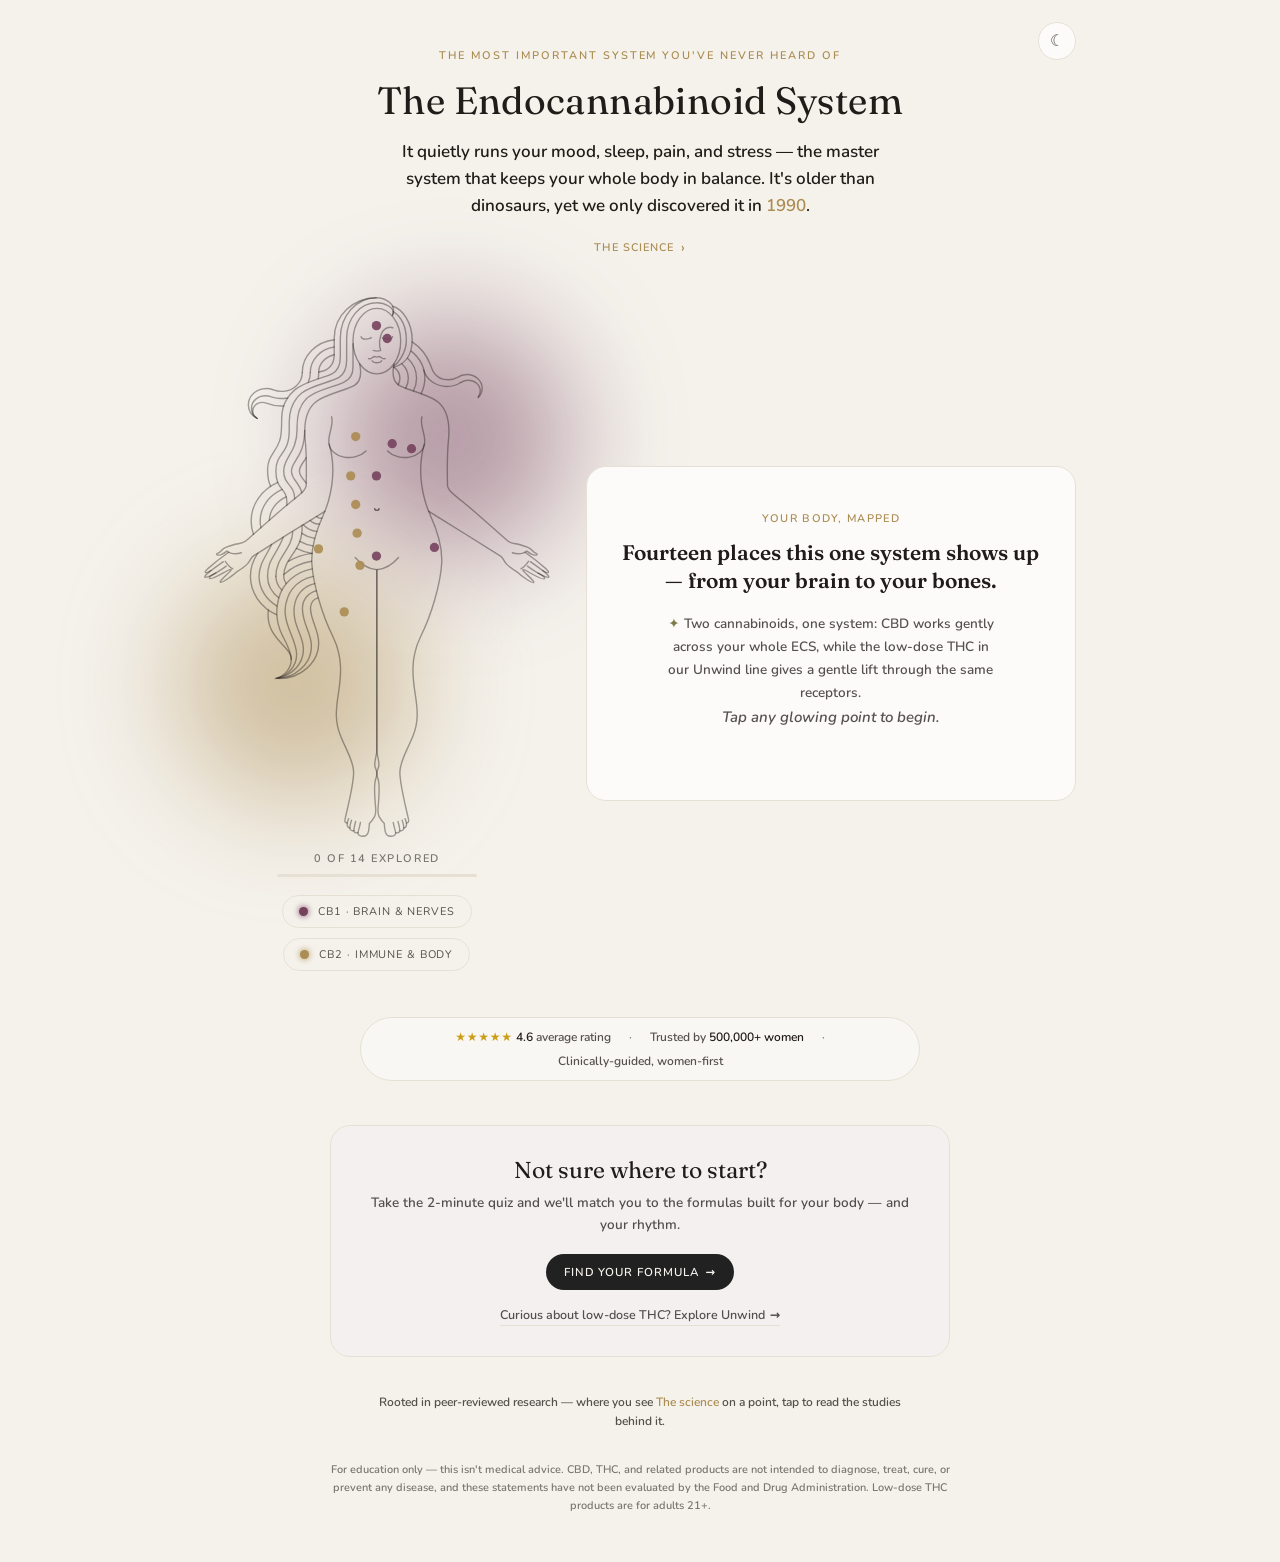
==== index.html @ b21cf19f "Endocannabinoid System interactive map Co-Authored-By: Claude Fable 5 <noreply@anthropic.com>" ====
<!DOCTYPE html>
<html lang="en">
<head>
<meta charset="UTF-8">
<meta name="viewport" content="width=device-width, initial-scale=1.0">
<title>The Endocannabinoid System</title>
<link rel="preconnect" href="https://fonts.googleapis.com">
<link rel="preconnect" href="https://fonts.gstatic.com" crossorigin>
<!-- Nunito is Equilibria's real body font; Fraunces is the closest free stand-in for their
     "Feature Deck" headline serif. Both yield to the genuine EQ fonts when embedded on-site. -->
<link href="https://fonts.googleapis.com/css2?family=Fraunces:opsz,wght@9..144,400;9..144,500;9..144,600&family=Nunito:wght@400;500;600;700&display=swap" rel="stylesheet">
<script>
  /* set the theme before first paint so there's no flash */
  (function () {
    try {
      var t = localStorage.getItem('eq-theme');
      if (t !== 'light' && t !== 'dark') {
        t = matchMedia('(prefers-color-scheme: dark)').matches ? 'dark' : 'light';
      }
      document.documentElement.setAttribute('data-theme', t);
    } catch (e) {}
  })();
</script>
<style>
  /* Equilibria brand palette — pulled directly from the live myeq.com theme.
     Gold #ab8c52 (primary accent) · Plum #75415d (badges) · warm creams · olive #868154
     · star-gold #cc9d16. Charcoal #212121 primary button. */
  :root {
    --bg: #f5f2ec;          /* EQ site cream — matches myeq.com background exactly */
    --bg-panel: #fcfbf9;
    --body-stroke: rgba(33,28,25,0.40);
    --body-fill: rgba(33,28,25,0.022);
    --text: #211c19;
    --text-soft: rgba(33,28,25,0.76);
    --text-dim: rgba(33,28,25,0.58);
    --line: #e6e0d4;
    --cb1: #75415d;   /* plum — brain & nerves */
    --cb2: #ab8c52;   /* gold — immune & body */
    --life: #7f7a48;  /* olive — lifestyle / beyond cannabinoids */
    --star: #cc9d16;  /* EQ review-star gold */
    --btn-bg: #212121;
    --btn-text: #f7f4ef;
  }

  /* dark variables, shared by the manual toggle and the system-preference fallback */
  :root[data-theme="dark"] {
    --bg: #211a17;
    --bg-panel: #2a211d;
    --body-stroke: rgba(247,244,239,0.46);
    --body-fill: rgba(247,244,239,0.04);
    --text: rgba(247,244,239,0.92);
    --text-soft: rgba(247,244,239,0.72);
    --text-dim: rgba(247,244,239,0.50);
    --line: rgba(247,244,239,0.11);
    --cb1: #c98aaa;
    --cb2: #cdac6a;
    --life: #b3ac72;
    --star: #e2bb4e;
    --btn-bg: #f0ebe2;
    --btn-text: #211a17;
  }
  @media (prefers-color-scheme: dark) {
    :root:not([data-theme="light"]) {
      --bg: #211a17;
      --bg-panel: #2a211d;
      --body-stroke: rgba(247,244,239,0.46);
      --body-fill: rgba(247,244,239,0.04);
      --text: rgba(247,244,239,0.92);
      --text-soft: rgba(247,244,239,0.58);
      --text-dim: rgba(247,244,239,0.34);
      --line: rgba(247,244,239,0.11);
      --cb1: #c98aaa;
      --cb2: #cdac6a;
      --life: #b3ac72;
      --star: #e2bb4e;
      --btn-bg: #f0ebe2;
      --btn-text: #211a17;
    }
  }

  * { margin: 0; padding: 0; box-sizing: border-box; }

  html, body {
    /* Cream background matches the EQ site. To embed transparently on myeq.com,
       set `background: transparent` here and the page inherits the host background. */
    background: var(--bg);
  }

  body {
    font-family: "Sofia Regular", "Nunito", system-ui, -apple-system, "Segoe UI", sans-serif;
    color: var(--text);
    font-weight: 600;
    transition: background 0.4s ease, color 0.4s ease;
  }

  .wrap {
    position: relative;
    max-width: 920px;
    margin: 0 auto;
    padding: 48px 24px;
  }

  /* ---------- Light / dark toggle ---------- */

  .theme-toggle {
    position: absolute;
    top: 22px;
    right: 24px;
    z-index: 10;
    width: 38px;
    height: 38px;
    border-radius: 50%;
    border: 1px solid var(--line);
    background: var(--bg-panel);
    color: var(--text-soft);
    font-size: 16px;
    line-height: 1;
    cursor: pointer;
    display: flex;
    align-items: center;
    justify-content: center;
    transition: color 0.2s ease, border-color 0.2s ease, transform 0.2s ease;
  }
  .theme-toggle:hover { color: var(--cb2); border-color: var(--cb2); transform: rotate(-12deg); }
  .theme-toggle:focus-visible { outline: 2px solid var(--cb2); outline-offset: 2px; }

  /* ---------- Header ---------- */

  header {
    text-align: center;
    margin-bottom: 40px;
    animation: riseIn 0.7s ease both;
  }

  .kicker {
    font-size: 11px;
    text-transform: uppercase;
    letter-spacing: 0.18em;
    color: var(--cb2);
    margin-bottom: 14px;
  }

  header h1 {
    font-family: "Feature Deck", "Fraunces", Georgia, serif;
    font-size: 38px;
    font-weight: normal;
    letter-spacing: 0.01em;
    margin-bottom: 14px;
  }

  header h1 em { font-style: italic; }

  header p {
    font-size: 14.5px;
    color: var(--text-soft);
    max-width: 560px;
    margin: 0 auto;
    line-height: 1.75;
  }

  /* ---------- Hero lede + sources ---------- */

  .lede {
    font-size: 17px;
    line-height: 1.6;
    color: var(--text);
    max-width: 520px;
    margin: 4px auto 0;
  }
  .lede #statYear { color: var(--cb2); font-variant-numeric: tabular-nums; }

  .hero-science { margin-top: 15px; }
  .hero-science summary { justify-content: center; }
  .hero-science ul { max-width: 520px; margin: 12px auto 0; text-align: left; }

  /* staggered hero entrance — one clear reading path */
  header { animation: none; }
  header > * { animation: riseIn 0.7s ease both; }
  header > *:nth-child(1) { animation-delay: 0.05s; }
  header > *:nth-child(2) { animation-delay: 0.18s; }
  header > *:nth-child(3) { animation-delay: 0.31s; }
  header > *:nth-child(4) { animation-delay: 0.44s; }

  /* welcome copy in the empty panel */
  .empty > * { animation: riseIn 0.55s ease both; }
  .empty > *:nth-child(1) { animation-delay: 0.05s; }
  .empty > *:nth-child(2) { animation-delay: 0.16s; }
  .empty > *:nth-child(3) { animation-delay: 0.27s; }
  .empty > *:nth-child(4) { animation-delay: 0.38s; }
  .welcome-eyebrow {
    font-size: 11px;
    text-transform: uppercase;
    letter-spacing: 0.12em;
    color: var(--cb2);
    margin-bottom: 12px;
  }
  .welcome-lead {
    font-family: "Feature Deck", "Fraunces", Georgia, serif;
    font-size: 21px;
    line-height: 1.35;
    color: var(--text);
    margin-bottom: 18px;
  }

  /* ---------- Layout ---------- */

  .columns {
    display: flex;
    gap: 36px;
    align-items: stretch;
  }

  .figure-col {
    flex-shrink: 0;
    display: flex;
    flex-direction: column;
    align-items: center;
    animation: riseIn 0.7s ease 0.12s both;
  }

  /* the stage holds the drifting ambient glow behind the figure */
  .stage {
    position: relative;
    display: flex;
    align-items: center;
    justify-content: center;
  }

  .blob {
    position: absolute;
    width: 240px;
    height: 240px;
    border-radius: 50%;
    filter: blur(58px);
    opacity: 0.5;
    pointer-events: none;
    z-index: 0;
  }
  .blob.b1 {
    background: var(--cb1);
    top: 4%;
    right: -6%;
    animation: drift1 19s ease-in-out infinite;
  }
  .blob.b2 {
    background: var(--cb2);
    bottom: 6%;
    left: -8%;
    animation: drift2 23s ease-in-out infinite;
  }
  @media (prefers-color-scheme: dark) {
    .blob { opacity: 0.34; }
  }

  .figure-col svg {
    position: relative;
    z-index: 1;
    display: block;
    height: 540px;
    width: auto;
    overflow: visible;
  }

  .figure-breathe {
    animation: breathe 7s ease-in-out infinite;
    transform-origin: center 60%;
  }

  /* discovery tracker under the figure */
  .tracker {
    position: relative;
    z-index: 1;
    margin-top: 14px;
    width: 200px;
    text-align: center;
  }
  .tracker .count {
    font-size: 11px;
    text-transform: uppercase;
    letter-spacing: 0.14em;
    color: var(--text-dim);
    margin-bottom: 8px;
    transition: color 0.3s ease;
  }
  .tracker .count.done { color: var(--cb1); }
  .tracker .bar {
    height: 3px;
    border-radius: 3px;
    background: var(--line);
    overflow: hidden;
  }
  .tracker .fill {
    height: 100%;
    width: 0%;
    border-radius: 3px;
    background: linear-gradient(90deg, var(--cb1), var(--cb2));
    transition: width 0.6s cubic-bezier(.4,0,.2,1);
  }

  .panel {
    flex: 1;
    min-height: 540px;
    border-radius: 20px;
    background: var(--bg-panel);
    border: 1px solid var(--line);
    padding: 36px 34px;
    display: flex;
    flex-direction: column;
    justify-content: center;
    transition: border-color 0.4s ease;
    animation: riseIn 0.7s ease 0.24s both;
  }

  @media (max-width: 760px) {
    .wrap { padding-top: 70px; }   /* clear the theme toggle from the centered kicker */
    .columns { flex-direction: column; align-items: center; }
    .panel { width: 100%; }
  }

  /* ---------- Body silhouette (Equilibria "Goddess" brand line art) ---------- */

  .cls-1 {
    fill: none;
    stroke: var(--body-stroke);
    stroke-linecap: round;
    stroke-linejoin: round;
    stroke-width: 1.4px;
    vector-effect: non-scaling-stroke;
  }

  /* ---------- Receptor dots ---------- */

  .dot { cursor: pointer; outline: none; transition: opacity 0.4s ease; }
  .dot.cb1 { --accent: var(--cb1); }
  .dot.cb2 { --accent: var(--cb2); }

  /* legend filtering dims the other family */
  svg.filter-cb1 .dot.cb2,
  svg.filter-cb2 .dot.cb1 { opacity: 0.16; }

  .dot .core {
    fill: var(--accent);
    r: 6.5px;
    transition: r 0.25s ease, filter 0.25s ease, opacity 0.25s ease;
    opacity: 0.9;
  }

  .dot:hover .core,
  .dot:focus-visible .core {
    opacity: 1;
    filter: drop-shadow(0 0 6px var(--accent));
  }

  .dot.active .core {
    r: 9px;
    opacity: 1;
    filter: drop-shadow(0 0 9px var(--accent)) drop-shadow(0 0 18px var(--accent));
  }

  .dot .ripple {
    fill: none;
    stroke: var(--accent);
    stroke-width: 1.2;
    r: 6.5px;
    opacity: 0;
    animation: ripple 2.8s ease-out infinite;
    animation-delay: var(--delay, 0s);
    pointer-events: none;
  }

  .dot .ripple.second {
    animation-delay: calc(var(--delay, 0s) + 1.4s);
  }

  /* a slow steady halo that only appears on the selected dot */
  .dot .halo {
    fill: none;
    stroke: var(--accent);
    stroke-width: 1.4;
    r: 6.5px;
    opacity: 0;
    pointer-events: none;
  }
  .dot.active .halo {
    animation: halo 2.2s ease-out infinite;
  }

  @keyframes ripple {
    0%   { r: 6.5px; opacity: 0.55; }
    70%  { r: 26px;  opacity: 0; }
    100% { r: 26px;  opacity: 0; }
  }
  @keyframes halo {
    0%   { r: 9px;  opacity: 0.5; }
    100% { r: 30px; opacity: 0; }
  }

  /* ---------- Panel: empty state ---------- */

  /* keep the opening card sized to its content instead of stretching
     to the full height of the figure, which left a large empty box */
  .panel:has(.empty) {
    align-self: center;
    min-height: 0;
    padding-top: 44px;
    padding-bottom: 44px;
  }

  .empty { text-align: center; }

  .empty .prompt {
    font-style: italic;
    font-size: 15px;
    color: var(--text-soft);
    margin-bottom: 26px;
    line-height: 1.7;
  }

  .legend {
    position: relative;
    z-index: 1;
    display: flex;
    flex-wrap: wrap;
    gap: 10px;
    align-items: center;
    justify-content: center;
    margin-top: 18px;
    max-width: 240px;
  }

  /* legend items are interactive chips that highlight a receptor family */
  .legend-item {
    display: inline-flex;
    align-items: center;
    gap: 10px;
    font-size: 11px;
    text-transform: uppercase;
    letter-spacing: 0.08em;
    color: var(--text-soft);
    background: transparent;
    border: 1px solid var(--line);
    border-radius: 999px;
    padding: 8px 16px;
    cursor: pointer;
    font-family: inherit;
    transition: border-color 0.25s ease, background 0.25s ease, color 0.25s ease;
  }
  .legend-item:hover { color: var(--text); }
  .legend-item.cb1.on { border-color: var(--cb1); background: color-mix(in srgb, var(--cb1) 10%, transparent); color: var(--cb1); }
  .legend-item.cb2.on { border-color: var(--cb2); background: color-mix(in srgb, var(--cb2) 10%, transparent); color: var(--cb2); }

  .legend-dot {
    width: 9px;
    height: 9px;
    border-radius: 50%;
    flex-shrink: 0;
  }
  .legend-dot.cb1 { background: var(--cb1); box-shadow: 0 0 6px var(--cb1); }
  .legend-dot.cb2 { background: var(--cb2); box-shadow: 0 0 6px var(--cb2); }

  .empty .note {
    font-size: 13.5px;
    color: var(--text-soft);
    max-width: 330px;
    margin: 0 auto;
    line-height: 1.7;
  }
  .empty .note .spark { color: var(--life); }

  /* ---------- Panel: active state ---------- */

  .detail.cb1 { --accent: var(--cb1); }
  .detail.cb2 { --accent: var(--cb2); }

  /* each child rises in sequence for a premium reveal */
  .detail > * { animation: riseIn 0.5s ease both; }
  .detail > *:nth-child(1) { animation-delay: 0.00s; }
  .detail > *:nth-child(2) { animation-delay: 0.06s; }
  .detail > *:nth-child(3) { animation-delay: 0.12s; }
  .detail > *:nth-child(4) { animation-delay: 0.18s; }
  .detail > *:nth-child(5) { animation-delay: 0.24s; }
  .detail > *:nth-child(6) { animation-delay: 0.30s; }
  .detail > *:nth-child(7) { animation-delay: 0.36s; }

  .badge {
    display: inline-flex;
    align-items: center;
    gap: 7px;
    padding: 5px 13px;
    border-radius: 999px;
    font-size: 11px;
    text-transform: uppercase;
    letter-spacing: 0.08em;
    color: var(--accent);
    background: color-mix(in srgb, var(--accent) 11%, transparent);
    border: 1px solid color-mix(in srgb, var(--accent) 25%, transparent);
    margin-bottom: 18px;
  }
  .badge-dot {
    width: 7px;
    height: 7px;
    border-radius: 50%;
    background: var(--accent);
    box-shadow: 0 0 5px var(--accent);
  }

  .loc {
    font-family: "Feature Deck", "Fraunces", Georgia, serif;
    font-size: 31px;
    font-weight: normal;
    margin-bottom: 9px;
  }
  .loc em { font-style: italic; }

  .anat {
    font-size: 11px;
    text-transform: uppercase;
    letter-spacing: 0.08em;
    color: var(--text-dim);
    margin-bottom: 20px;
  }

  .div {
    border: none;
    border-top: 1px solid var(--line);
    margin-bottom: 20px;
  }

  .desc {
    font-size: 15px;
    line-height: 1.8;
    color: var(--text);
    margin-bottom: 22px;
  }
  .desc em { font-style: italic; }

  /* "The science" — a quiet, collapsible citation list for the curious / clinical reader */
  .science { margin-bottom: 22px; }
  .science summary {
    list-style: none;
    cursor: pointer;
    font-size: 11px;
    text-transform: uppercase;
    letter-spacing: 0.1em;
    color: var(--cb2);
    display: inline-flex;
    align-items: center;
    gap: 6px;
    user-select: none;
  }
  .science summary::-webkit-details-marker { display: none; }
  .science summary::marker { content: ""; }
  .science .chev { transition: transform 0.2s ease; font-size: 14px; }
  .science[open] .chev { transform: rotate(90deg); }
  .science ul {
    list-style: none;
    margin: 12px 0 0;
    padding: 14px 16px;
    border-left: 2px solid color-mix(in srgb, var(--cb2) 32%, transparent);
    background: color-mix(in srgb, var(--cb2) 5%, transparent);
    border-radius: 8px;
    display: flex;
    flex-direction: column;
    gap: 11px;
  }
  .science li { font-size: 12px; line-height: 1.6; color: var(--text-soft); }
  .science a {
    color: var(--text-soft);
    text-decoration: none;
    border-bottom: 1px solid var(--line);
  }
  .science a:hover { color: var(--cb2); border-bottom-color: var(--cb2); }

  /* credibility line near the footer */
  .methodology {
    max-width: 560px;
    margin: 36px auto 0;
    text-align: center;
    font-size: 12px;
    line-height: 1.6;
    color: var(--text-soft);
  }
  .methodology em { font-style: normal; color: var(--cb2); }

  /* "Beyond cannabinoids" — the honest lifestyle lever for this organ */
  .beyond {
    display: flex;
    gap: 12px;
    align-items: flex-start;
    padding: 14px 16px;
    border-radius: 12px;
    background: color-mix(in srgb, var(--life) 8%, transparent);
    border: 1px solid color-mix(in srgb, var(--life) 20%, transparent);
    margin-bottom: 22px;
  }
  .beyond .spark {
    color: var(--life);
    font-size: 15px;
    line-height: 1.5;
    flex-shrink: 0;
  }
  .beyond .b-body { font-size: 13.5px; line-height: 1.7; color: var(--text-soft); }
  .beyond .b-label {
    display: block;
    font-size: 10.5px;
    text-transform: uppercase;
    letter-spacing: 0.1em;
    color: var(--life);
    margin-bottom: 4px;
  }

  .shop {
    border-radius: 12px;
    border-left: 3px solid var(--accent);
    background: color-mix(in srgb, var(--accent) 7%, transparent);
    padding: 16px 18px;
  }
  .shop-label {
    font-size: 10.5px;
    text-transform: uppercase;
    letter-spacing: 0.1em;
    color: var(--accent);
    margin-bottom: 9px;
  }
  .shop-body {
    font-size: 13.5px;
    line-height: 1.75;
    color: var(--text-soft);
    margin-bottom: 15px;
  }
  .shop-foot {
    display: flex;
    flex-direction: column;
    align-items: flex-start;
    gap: 11px;
  }
  .shop-tag {
    font-size: 10.5px;
    text-transform: uppercase;
    letter-spacing: 0.09em;
    color: var(--text-dim);
  }

  /* filled, high-affordance CTA — used in shop cards and the quiz prompts */
  .cta-btn {
    display: inline-flex;
    align-items: center;
    gap: 7px;
    padding: 10px 18px;
    border-radius: 999px;
    background: var(--btn-bg);
    color: var(--btn-text);
    font-size: 11.5px;
    text-transform: uppercase;
    letter-spacing: 0.08em;
    font-weight: 600;
    text-decoration: none;
    white-space: nowrap;
    transition: filter 0.2s ease, transform 0.2s ease;
  }
  .cta-btn .arr { transition: transform 0.25s ease; }
  .cta-btn:hover { filter: brightness(1.07); }
  .cta-btn:hover .arr { transform: translateX(4px); }

  /* ---------- Social proof bar ---------- */

  .social {
    display: flex;
    flex-wrap: wrap;
    align-items: center;
    justify-content: center;
    gap: 8px 18px;
    margin: 46px auto 0;
    padding: 11px 20px;
    max-width: 560px;
    border: 1px solid var(--line);
    border-radius: 999px;
    background: color-mix(in srgb, var(--bg-panel) 55%, transparent);
    font-size: 12px;
    color: var(--text-soft);
    animation: riseIn 0.7s ease 0.18s both;
  }
  .social .stars { color: var(--star); letter-spacing: 0.06em; }
  .social b { color: var(--text); font-weight: 600; }
  .social .sep { color: var(--text-dim); }
  @media (max-width: 520px) { .social .sep { display: none; } }

  /* ---------- Closing quiz CTA band ---------- */

  .closer {
    margin: 44px auto 0;
    max-width: 620px;
    text-align: center;
    padding: 30px 28px;
    border-radius: 20px;
    border: 1px solid var(--line);
    background: color-mix(in srgb, var(--cb1) 6%, var(--bg-panel));
    animation: riseIn 0.7s ease 0.3s both;
  }
  .closer h3 {
    font-family: "Feature Deck", "Fraunces", Georgia, serif;
    font-weight: normal;
    font-size: 23px;
    margin-bottom: 8px;
  }
  .closer p {
    font-size: 13.5px;
    color: var(--text-soft);
    margin-bottom: 18px;
    line-height: 1.65;
  }
  .closer .cta-btn { --accent: var(--cb1); }

  /* quiz CTA inside the empty panel state */
  .empty .cta-btn { --accent: var(--cb1); margin-top: 4px; }

  /* small "read the guide" link inside a shop card */
  .shop-guide {
    display: inline-flex;
    align-items: center;
    gap: 5px;
    margin-top: 13px;
    font-size: 12px;
    color: var(--cb2);
    text-decoration: none;
    border-bottom: 1px solid color-mix(in srgb, var(--cb2) 35%, transparent);
    padding-bottom: 1px;
  }
  .shop-guide .arr { transition: transform 0.25s ease; }
  .shop-guide:hover { border-bottom-color: var(--cb2); }
  .shop-guide:hover .arr { transform: translateX(3px); }

  /* secondary Unwind link under the closing quiz CTA */
  .closer-alt {
    display: inline-flex;
    align-items: center;
    gap: 5px;
    margin-top: 16px;
    font-size: 12.5px;
    color: var(--text-soft);
    text-decoration: none;
    border-bottom: 1px solid var(--line);
    padding-bottom: 2px;
    transition: color 0.2s ease, border-color 0.2s ease;
  }
  .closer-alt:hover { color: var(--cb2); border-bottom-color: var(--cb2); }
  .closer-alt .arr { transition: transform 0.25s ease; }
  .closer-alt:hover .arr { transform: translateX(3px); }

  /* ---------- Compliance footer ---------- */

  .disclaimer {
    max-width: 620px;
    margin: 30px auto 0;
    text-align: center;
    font-size: 11px;
    line-height: 1.6;
    color: var(--text-dim);
    animation: riseIn 0.7s ease 0.36s both;
  }

  /* ---------- Motion keyframes ---------- */

  @keyframes riseIn {
    from { opacity: 0; transform: translateY(14px); }
    to   { opacity: 1; transform: translateY(0); }
  }
  @keyframes breathe {
    0%, 100% { transform: translateY(0) scale(1); }
    50%      { transform: translateY(-5px) scale(1.012); }
  }
  @keyframes drift1 {
    0%, 100% { transform: translate(0, 0) scale(1); }
    50%      { transform: translate(-22px, 26px) scale(1.12); }
  }
  @keyframes drift2 {
    0%, 100% { transform: translate(0, 0) scale(1); }
    50%      { transform: translate(24px, -22px) scale(1.14); }
  }

  /* ---------- Respect reduced-motion ---------- */

  @media (prefers-reduced-motion: reduce) {
    header, header > *, .figure-col, .panel, .detail > * { animation: none !important; }
    .figure-breathe, .blob { animation: none !important; }
    .dot .ripple { animation: none; opacity: 0.22; r: 11px; }
    .dot.active .halo { animation: none; opacity: 0.3; r: 12px; }
    .tracker .fill { transition: none; }
  }
</style>
</head>
<body>
<div class="wrap">

  <button class="theme-toggle" id="themeToggle" type="button" aria-label="Toggle light or dark mode">☾</button>

  <header>
    <div class="kicker">The Most Important System You've Never Heard Of</div>
    <h1>The Endocannabinoid System</h1>
    <p class="lede">It quietly runs your mood, sleep, pain, and stress — the master system that keeps your whole body in balance. It's older than dinosaurs, yet we only discovered it in <span id="statYear">1990</span>.</p>
    <details class="science hero-science">
      <summary>The science <span class="chev">›</span></summary>
      <ul>
        <li><a href="https://pubmed.ncbi.nlm.nih.gov/16434153/" target="_blank" rel="noopener">McPartland et al. (2006), Gene — traces the endocannabinoid system's evolutionary origins back roughly 600 million years, across the animal kingdom.</a></li>
        <li><a href="https://pubmed.ncbi.nlm.nih.gov/28892720/" target="_blank" rel="noopener">Evanoff et al. (2017), Drug &amp; Alcohol Dependence — only 9% of North American medical schools included medical cannabis in their curriculum; two-thirds of deans said graduates weren't prepared.</a></li>
      </ul>
    </details>
  </header>

  <div class="columns">

    <div class="figure-col">
      <div class="stage">
        <div class="blob b1"></div>
        <div class="blob b2"></div>
        <svg id="figure" viewBox="0 0 483.08 754.61" xmlns="http://www.w3.org/2000/svg" role="img" aria-label="Feminine figure with endocannabinoid receptor locations">
          <g class="figure-breathe">
            <g id="Body">
              <ellipse class="cls-1" cx="241.54" cy="61.62" rx="33.32" ry="45.74"/>
              <path class="cls-1" d="M370.16,119c2.1,10.1,2.78,23.48-7.29,29.84s-41,12.3-54.23,23.17-17.16,28.7-14.64,53.52,1.37,55.77,1.37,62.54-7.55,12.5-22.2,24.19-57.66,50.44-62.24,54.13-9.38,3.29-14.64,4.52a125.34,125.34,0,0,0-13.36,4.3c-3.48,1.2-5.09,3.36-7.41,5.76s-5.1,2.24-5.36,3.68,4,2.17,7.86,0a52.08,52.08,0,0,0,6.43-4.24s7.5,6.65,20.27,2.32" transform="translate(-152.55 -25.35)"/>
              <path class="cls-1" d="M187,382.08a356.07,356.07,0,0,0-29.5,23.22c-2.79,2.58-4.05,4-2.89,5.08s4.32-.86,7.47-2.71" transform="translate(-152.55 -25.35)"/>
              <path class="cls-1" d="M179.57,395.18s-15.44,11-19,13.93-7.93,6.44-6.81,7.8,9.84-3,15-5.76,14.83-9.8,14.83-9.8" transform="translate(-152.55 -25.35)"/>
              <path class="cls-1" d="M169.16,410.79c-3.95,2-10.23,5.81-8.91,7.85s15.34-5.4,20.55-8.32,8.66-5.11,9.52-4.43c2.18,1.72-17,16-14.88,17.87s17.92-9.52,23.39-14.78c0,0,10-6,14.44-10.7s4.44-8.31,8.41-11.08,84.74-53.31,94.66-59.19c2-1.18,3.73-2.26,5.26-3.3" transform="translate(-152.55 -25.35)"/>
              <path class="cls-1" d="M457.17,192.79c-3.66,11.81,4.79,22.79,3.78,35.79-1.78,23-36.54,27.6-52,11.93" transform="translate(-152.55 -25.35)"/>
              <path class="cls-1" d="M460.55,230.87c-11.92,40.43-.79,79.58,8.24,99.36,6.46,14.15,17.67,40.54,15.87,68.33s-14.07,70.62-29.2,100.85-11.25,58.57-7.74,80.93,4.86,38.42-3.19,58.58-18.25,34.32-18.25,50.7,9,52,10.51,58.87,3.63,11.76-1.12,11.89" transform="translate(-152.55 -25.35)"/>
              <path class="cls-1" d="M354.72,754.31s-2.37,5-2.1,8.55,1.29,4.15,3.72,4.44" transform="translate(-152.55 -25.35)"/>
              <path class="cls-1" d="M358.65,756.44c-1.07,3.33-3.12,10.91-1.5,13.13s4.7,1.45,4.7,1.45" transform="translate(-152.55 -25.35)"/>
              <path class="cls-1" d="M364.48,758.13c-1,4-3.29,12-2.11,14.34s5.23,1.4,5.23,1.4" transform="translate(-152.55 -25.35)"/>
              <path class="cls-1" d="M363.77,389.28c7.7,8.86,18.08,16,30.32,17.25V659.59c0,6.28-4.54,16.11-2.41,22.67,1,3.06,2.41,4.73,2.41,9s-1.71,7.44-2.31,10.29c-1.83,8.77-.36,25.81.13,32.08s1.88,12.32-1,17.82a40.7,40.7,0,0,1-7.28,9.66,49.52,49.52,0,0,1-1.13,10.58c-1.29,6.37-4.9,8-10.4,7s-4.53-4.83-3.88-7a116.32,116.32,0,0,0,3-12.17" transform="translate(-152.55 -25.35)"/>
              <path class="cls-1" d="M397,321.3c0,1.2-1.31,2.16-2.92,2.16s-2.92-1-2.92-2.16" transform="translate(-152.55 -25.35)"/>
              <path class="cls-1" d="M182.2,394.74c2.41,3.38,5.87,8.17,10.48,10.33" transform="translate(-152.55 -25.35)"/>
              <path class="cls-1" d="M418,119c-2.1,10.1-2.78,23.48,7.29,29.84s41,12.3,54.23,23.17,17.16,28.7,14.64,53.52-1.37,55.77-1.37,62.54,7.55,12.5,22.2,24.19,57.66,50.44,62.24,54.13,9.38,3.29,14.64,4.52a125.34,125.34,0,0,1,13.36,4.3c3.48,1.2,5.09,3.36,7.41,5.76s5.1,2.24,5.36,3.68-4,2.17-7.86,0a52.08,52.08,0,0,1-6.43-4.24s-7.5,6.65-20.27,2.32" transform="translate(-152.55 -25.35)"/>
              <path class="cls-1" d="M601.18,382.08a356.07,356.07,0,0,1,29.5,23.22c2.79,2.58,4.05,4,2.89,5.08s-4.32-.86-7.47-2.71" transform="translate(-152.55 -25.35)"/>
              <path class="cls-1" d="M608.61,395.18s15.44,11,19,13.93,7.93,6.44,6.81,7.8-9.84-3-15-5.76-14.83-9.8-14.83-9.8" transform="translate(-152.55 -25.35)"/>
              <path class="cls-1" d="M619.49,411.15c4,2,10.23,5.81,8.91,7.85s-15.34-5.4-20.55-8.32-8.65-5.11-9.52-4.43c-2.18,1.73,17,16,14.89,17.88s-17.93-9.53-23.39-14.79c0,0-10-6-14.45-10.7s-4.44-8.31-8.41-11.08-84.74-53.31-94.66-59.19c-2.28-1.35-4.23-2.57-5.92-3.76" transform="translate(-152.55 -25.35)"/>
              <path class="cls-1" d="M433.46,754.31s2.37,5,2.1,8.55-1.29,4.15-3.72,4.44" transform="translate(-152.55 -25.35)"/>
              <path class="cls-1" d="M429.53,756.44c1.07,3.33,3.12,10.91,1.5,13.13s-4.7,1.45-4.7,1.45" transform="translate(-152.55 -25.35)"/>
              <path class="cls-1" d="M423.7,758.13c1,4,3.29,12,2.11,14.34s-5.23,1.4-5.23,1.4" transform="translate(-152.55 -25.35)"/>
              <path class="cls-1" d="M424.41,389.28c-7.7,8.86-18.08,16-30.32,17.25V659.59c0,6.28,4.54,16.11,2.41,22.67-1,3.06-2.41,4.73-2.41,9s1.71,7.44,2.31,10.29c1.83,8.77.36,25.81-.13,32.08s-1.88,12.32,1,17.82a40.7,40.7,0,0,0,7.28,9.66,49.52,49.52,0,0,0,1.13,10.58c1.29,6.37,4.9,8,10.4,7s4.53-4.83,3.88-7a116.32,116.32,0,0,1-3-12.17" transform="translate(-152.55 -25.35)"/>
              <path class="cls-1" d="M330.78,192.79c3.66,11.81-4.79,22.79-3.78,35.79,1.78,23,36.55,27.6,52,11.93" transform="translate(-152.55 -25.35)"/>
              <path class="cls-1" d="M327.4,230.87c11.92,40.43.79,79.58-8.24,99.36-6.46,14.15-17.67,40.54-15.87,68.33s14.08,70.62,29.2,100.85,11.25,58.57,7.74,80.93-4.85,38.42,3.2,58.58,18.24,34.32,18.24,50.7-9,52-10.51,58.87-3.63,11.76,1.12,11.89" transform="translate(-152.55 -25.35)"/>
              <path class="cls-1" d="M391.17,321.3c0,1.2,1.31,2.16,2.92,2.16s2.92-1,2.92-2.16" transform="translate(-152.55 -25.35)"/>
              <path class="cls-1" d="M606,394.74c-2.41,3.38-5.87,8.17-10.48,10.33" transform="translate(-152.55 -25.35)"/>
              <path class="cls-1" d="M393.24,109.2c-2.65-2.15-4.29.34-5.93,1.36a6.07,6.07,0,0,1-4.92.9" transform="translate(-152.55 -25.35)"/>
              <path class="cls-1" d="M400.82,114.37c-.85,1.61-3.54,2.79-6.73,2.79s-5.82-1.15-6.71-2.74" transform="translate(-152.55 -25.35)"/>
              <path class="cls-1" d="M386.42,82.16c-3.76,2.29-10,2.71-12.72.92a3.37,3.37,0,0,1-1.6-2.3" transform="translate(-152.55 -25.35)"/>
              <path class="cls-1" d="M395,109.2c2.65-2.15,4.29.34,5.93,1.36a6.07,6.07,0,0,0,4.92.9" transform="translate(-152.55 -25.35)"/>
              <path class="cls-1" d="M401.78,82.16c3.76,2.29,10,2.71,12.73.92a3.42,3.42,0,0,0,1.6-2.3" transform="translate(-152.55 -25.35)"/>
              <path class="cls-1" d="M389.15,100.06a15.23,15.23,0,0,0,10.4,0s-3.88-9.12,0-20.94,13.16-12.54,17.19-10.69" transform="translate(-152.55 -25.35)"/>
            </g>
            <g id="hair">
              <path class="cls-1" d="M417.26,45.78C429.85,54.33,435.31,68,435.31,86c0,16.58-11.4,32.2-17.43,35.44" transform="translate(-152.55 -25.35)"/>
              <path class="cls-1" d="M416.11,38.26c14.46,3.85,27.35,24.15,27.35,46.78,0,24.31-12.86,35.06-26.11,38.56" transform="translate(-152.55 -25.35)"/>
              <path class="cls-1" d="M312.85,130.18c17.37-2.85,21.66-13.58,21.66-24.18V83c0-31.3,26.3-56.67,58.73-56.67" transform="translate(-152.55 -25.35)"/>
              <path class="cls-1" d="M442.07,101c11.72,9.31,19.1,22.91,19.1,38.05a46.24,46.24,0,0,1-5.26,21.41" transform="translate(-152.55 -25.35)"/>
              <path class="cls-1" d="M437.05,111a38.26,38.26,0,0,1,12.55,28,37,37,0,0,1-4.53,17.7" transform="translate(-152.55 -25.35)"/>
              <path class="cls-1" d="M429.09,118.52a28.42,28.42,0,0,1,9,20.48A27.59,27.59,0,0,1,434.24,153" transform="translate(-152.55 -25.35)"/>
              <path class="cls-1" d="M417.53,123.27a19,19,0,0,1,8.8,15.73,17.91,17.91,0,0,1-2.39,8.93" transform="translate(-152.55 -25.35)"/>
              <path class="cls-1" d="M443.46,88a65.69,65.69,0,0,1,24.75,30.14l3.44,8.78a20.77,20.77,0,0,0,1.67,3.25C477.4,136.61,485.1,141,493.94,141a25.77,25.77,0,0,0,12.19-3l.74-.44a23.07,23.07,0,0,1,12.91-3.86c11.87,0,21.5,8.63,21.5,19.27a18.1,18.1,0,0,1-5.36,12.73" transform="translate(-152.55 -25.35)"/>
              <path class="cls-1" d="M511.41,144.82A35.61,35.61,0,0,1,492,150.41c-15.72,0-28.89-9.81-32.3-23" transform="translate(-152.55 -25.35)"/>
              <path class="cls-1" d="M511.84,144.58a17.84,17.84,0,0,1,10-3c9.23,0,16.7,6.7,16.7,15a13.88,13.88,0,0,1-3,8.61" transform="translate(-152.55 -25.35)"/>
              <path class="cls-1" d="M301.13,130.68c0-17.78,14.44-32.55,33.38-35.39" transform="translate(-152.55 -25.35)"/>
              <path class="cls-1" d="M289.87,130.68c0-23.47,19.61-42.83,44.94-45.64" transform="translate(-152.55 -25.35)"/>
              <path class="cls-1" d="M289.87,131.29c0,14.29-12.93,25.87-28.88,25.87a31.52,31.52,0,0,1-11.38-2.09l-.36-.13a27.64,27.64,0,0,0-9.58-1.7c-13.89,0-25.15,10.09-25.15,22.54,0,8.09,4.75,15.18,11.9,19.16" transform="translate(-152.55 -25.35)"/>
              <path class="cls-1" d="M312.06,139.44a42.26,42.26,0,0,0,.79-8.15v-.61c0-12,9.23-22,21.66-24.68" transform="translate(-152.55 -25.35)"/>
              <path class="cls-1" d="M298.3,144.6a32.66,32.66,0,0,0,2.83-13.31" transform="translate(-152.55 -25.35)"/>
              <path class="cls-1" d="M227.15,195.1a17,17,0,0,1-8.25-14.3c0-9.68,8.76-17.52,19.56-17.52a21.38,21.38,0,0,1,7.61,1.38l.3.14A44.11,44.11,0,0,0,261,167.26a44.69,44.69,0,0,0,8.42-.79" transform="translate(-152.55 -25.35)"/>
              <path class="cls-1" d="M226.86,194.93a11.84,11.84,0,0,1-6.28-10.23c0-6.69,6-12.11,13.52-12.11a14.93,14.93,0,0,1,5.26.95l.29.12a57,57,0,0,0,21.34,4.1c1,0,2,0,2.95-.07" transform="translate(-152.55 -25.35)"/>
              <path class="cls-1" d="M279.33,307.38c0-20-15.39-18.85-15.39-38.91s18.72-24.48,18.72-59.09h0c-.64-19.85,3.82-34.47,15.31-43.88,13.27-10.87,31-12.6,49.73-20.9,7.18-3.18,13.06-7.93,13.06-20.66V90.7" transform="translate(-152.55 -25.35)"/>
              <path class="cls-1" d="M415.9,51.11c3.38-6.85-1-10.42-5.38-13.19a32.19,32.19,0,0,0-17.28-4.53c-22.83,0-41.34,22.22-41.34,49.63v30c0,11.21-2.59,19.72-10.7,24.76-10.11,6.29-38.81,10.89-52.09,21.76-11.48,9.4-18.07,24-17.43,43.87l0,8.16c0,34.67-18.66,30.73-18.66,56.94,0,27.88,15.38,22.44,15.38,43.9v4" transform="translate(-152.55 -25.35)"/>
              <path class="cls-1" d="M245.61,289.77c-2.31-4.85-4.22-11.15-4.22-23,0-19.11,11.09-23.55,16.84-40.34,2.29-6.7,2.86-16.21,2.86-28.11h0c-.64-19.84,7.67-34.47,19.15-43.87,13.28-10.87,40.35-16.47,51.18-21.74,6.32-3.08,11.61-10,11.61-23.37V83c0-31.3,22.48-56.67,50.21-56.67,6,0,13.83,2.22,19.2,7,6.68,6,5.05,13.45,3.67,17.27" transform="translate(-152.55 -25.35)"/>
              <path class="cls-1" d="M293.24,211.72c0,36.92-18.47,42.29-18.47,56.75,0,12.34,11.19,16,14.48,30.4" transform="translate(-152.55 -25.35)"/>
              <path class="cls-1" d="M295.43,249.7c-4.74,8-9.56,12.46-9.56,18.77,0,7.22,5.18,10.54,9.53,16.87" transform="translate(-152.55 -25.35)"/>
              <path class="cls-1" d="M221.69,357a54.81,54.81,0,0,1-3.26-18.61c0-23.59,15.09-44,37.1-54" transform="translate(-152.55 -25.35)"/>
              <path class="cls-1" d="M232.06,347.86a44,44,0,0,1-1-9.44c0-19.4,12.56-36.18,30.78-44.16" transform="translate(-152.55 -25.35)"/>
              <path class="cls-1" d="M243.88,337.45c.41-14.47,9.93-26.91,23.61-32.89" transform="translate(-152.55 -25.35)"/>
              <path class="cls-1" d="M253.61,469.37c-21.53-10.17-36.21-30.43-36.21-53.75a55.91,55.91,0,0,1,10.23-32.1" transform="translate(-152.55 -25.35)"/>
              <path class="cls-1" d="M254.49,457.26c-15.06-8.93-25-24.25-25-41.64,0-18.46,11.9-31.14,17.41-44.33" transform="translate(-152.55 -25.35)"/>
              <path class="cls-1" d="M257,445.67c-9.56-7.2-15.64-18-15.64-30.05,0-24.21,12.36-29.08,21.85-54.57" transform="translate(-152.55 -25.35)"/>
              <path class="cls-1" d="M267.31,425.9a17.56,17.56,0,0,1-3.37-10.28c0-27.18,27.88-35.84,25.58-71" transform="translate(-152.55 -25.35)"/>
              <path class="cls-1" d="M261.23,434.9A27.13,27.13,0,0,1,253,415.62h0" transform="translate(-152.55 -25.35)"/>
              <path class="cls-1" d="M253,415.62c0-27.08,22.45-36.89,23.6-62.14" transform="translate(-152.55 -25.35)"/>
              <path class="cls-1" d="M281.65,376.74a68.19,68.19,0,0,0,21.83,7" transform="translate(-152.55 -25.35)"/>
              <path class="cls-1" d="M304.88,373.21a55.33,55.33,0,0,1-18.46-6.28" transform="translate(-152.55 -25.35)"/>
              <path class="cls-1" d="M307.2,362.69a42.14,42.14,0,0,1-18-7.06" transform="translate(-152.55 -25.35)"/>
              <path class="cls-1" d="M310.09,352.91a29.67,29.67,0,0,1-18.74-9.4" transform="translate(-152.55 -25.35)"/>
              <path class="cls-1" d="M313.75,342.65A18,18,0,0,1,301,337.51" transform="translate(-152.55 -25.35)"/>
              <path class="cls-1" d="M317.18,334.5a9.28,9.28,0,0,1-1.06.06,8.92,8.92,0,0,1-6.3-2.5" transform="translate(-152.55 -25.35)"/>
              <path class="cls-1" d="M270.3,394.76a89.84,89.84,0,0,1,33.07-11.18" transform="translate(-152.55 -25.35)"/>
              <path class="cls-1" d="M264.11,413.1a75,75,0,0,1,38.83-18.57" transform="translate(-152.55 -25.35)"/>
              <path class="cls-1" d="M303.72,405.2c-23.3,4.27-41.71,20.58-46.8,41.36l-.21.91c-5.32,20.24-2.63,34.95,5.49,51,5,9.91,12.31,22.77,12.31,33.6,0,12.07-8.64,22.33-20.68,26.09" transform="translate(-152.55 -25.35)"/>
              <path class="cls-1" d="M305.21,415.71a49.23,49.23,0,0,0-28.87,17.2,41.56,41.56,0,0,0-7.15,13.25h0c-12.08,31.15,12.73,55.79,12.73,78.13v1.13c0,15.61-11.64,28.77-27.57,32.91" transform="translate(-152.55 -25.35)"/>
              <path class="cls-1" d="M307.16,425.8c-16.29,3.52-26.6,16.77-28.44,32.39-3,25,12.67,40,12.67,58.3v1.87c0,19.31-15.19,35.43-35.43,39.31" transform="translate(-152.55 -25.35)"/>
              <path class="cls-1" d="M309.5,435.93a24.65,24.65,0,0,0-19.25,22.26c-1.79,21.16,12.37,36.34,12.37,53.94v1.2c0,25-22.6,45.23-50.48,45.23" transform="translate(-152.55 -25.35)"/>
              <path class="cls-1" d="M312.15,445.82c-6.06,1.48-9.78,6.5-10.55,12.37-2.09,15.83,11.23,30.4,11.23,50.57h0c0,27.5-24.89,49.8-55.58,49.8" transform="translate(-152.55 -25.35)"/>
              <path class="cls-1" d="M242.49,462.78c-4.9,40,33.32,50.66,32,69.28" transform="translate(-152.55 -25.35)"/>
            </g>

            <!-- ====== Receptor dots ====== -->
            <!-- CB1 — brain & nervous system (image right) -->
            <g class="dot cb1" data-id="brain" transform="translate(241,40)" tabindex="0" role="button" aria-label="Brain, CB1 receptor">
              <circle class="halo"/><circle class="ripple"/><circle class="ripple second"/><circle class="core"/>
            </g>
            <g class="dot cb1" data-id="retina" transform="translate(256,58)" tabindex="0" role="button" aria-label="Retina, CB1 receptor">
              <circle class="halo"/><circle class="ripple"/><circle class="ripple second"/><circle class="core"/>
            </g>
            <g class="dot cb1" data-id="heart" transform="translate(263,205)" tabindex="0" role="button" aria-label="Heart, CB1 receptor">
              <circle class="halo"/><circle class="ripple"/><circle class="ripple second"/><circle class="core"/>
            </g>
            <g class="dot cb1" data-id="lung" transform="translate(290,212)" tabindex="0" role="button" aria-label="Lung, CB1 receptor">
              <circle class="halo"/><circle class="ripple"/><circle class="ripple second"/><circle class="core"/>
            </g>
            <g class="dot cb1" data-id="spine" transform="translate(241,250)" tabindex="0" role="button" aria-label="Spinal cord, CB1 receptor">
              <circle class="halo"/><circle class="ripple"/><circle class="ripple second"/><circle class="core"/>
            </g>
            <g class="dot cb1" data-id="repro" transform="translate(241,362)" tabindex="0" role="button" aria-label="Reproductive system, CB1 receptor">
              <circle class="halo"/><circle class="ripple"/><circle class="ripple second"/><circle class="core"/>
            </g>
            <g class="dot cb1" data-id="skin-cb1" transform="translate(322,350)" tabindex="0" role="button" aria-label="Skin, CB1 receptor">
              <circle class="halo"/><circle class="ripple"/><circle class="ripple second"/><circle class="core"/>
            </g>

            <!-- CB2 — immune & peripheral (image left) -->
            <g class="dot cb2" data-id="immune" transform="translate(212,195)" tabindex="0" role="button" aria-label="Immune system, CB2 receptor">
              <circle class="halo"/><circle class="ripple"/><circle class="ripple second"/><circle class="core"/>
            </g>
            <g class="dot cb2" data-id="spleen" transform="translate(205,250)" tabindex="0" role="button" aria-label="Spleen, CB2 receptor">
              <circle class="halo"/><circle class="ripple"/><circle class="ripple second"/><circle class="core"/>
            </g>
            <g class="dot cb2" data-id="liver" transform="translate(212,290)" tabindex="0" role="button" aria-label="Liver, CB2 receptor">
              <circle class="halo"/><circle class="ripple"/><circle class="ripple second"/><circle class="core"/>
            </g>
            <g class="dot cb2" data-id="pancreas" transform="translate(214,330)" tabindex="0" role="button" aria-label="Pancreas, CB2 receptor">
              <circle class="halo"/><circle class="ripple"/><circle class="ripple second"/><circle class="core"/>
            </g>
            <g class="dot cb2" data-id="colon" transform="translate(218,375)" tabindex="0" role="button" aria-label="Colon and gut, CB2 receptor">
              <circle class="halo"/><circle class="ripple"/><circle class="ripple second"/><circle class="core"/>
            </g>
            <g class="dot cb2" data-id="bones" transform="translate(196,440)" tabindex="0" role="button" aria-label="Bones, CB2 receptor">
              <circle class="halo"/><circle class="ripple"/><circle class="ripple second"/><circle class="core"/>
            </g>
            <g class="dot cb2" data-id="skin-cb2" transform="translate(160,352)" tabindex="0" role="button" aria-label="Skin, CB2 receptor">
              <circle class="halo"/><circle class="ripple"/><circle class="ripple second"/><circle class="core"/>
            </g>
          </g>
        </svg>
      </div>

      <div class="tracker">
        <div class="count" id="count">0 of 14 explored</div>
        <div class="bar"><div class="fill" id="fill"></div></div>
      </div>

      <div class="legend">
        <button class="legend-item cb1" data-filter="cb1"><span class="legend-dot cb1"></span>CB1 · Brain &amp; Nerves</button>
        <button class="legend-item cb2" data-filter="cb2"><span class="legend-dot cb2"></span>CB2 · Immune &amp; Body</button>
      </div>
    </div>

    <div class="panel" id="panel">
      <div class="empty">
        <p class="welcome-eyebrow">Your body, mapped</p>
        <p class="welcome-lead">Fourteen places this one system shows up — from your brain to your bones.</p>
        <p class="note"><span class="spark">✦</span> Two cannabinoids, one system: CBD works gently across your whole ECS, while the low-dose THC in our Unwind line gives a gentle lift through the same receptors.</p>
        <p class="prompt">Tap any glowing point to begin.</p>
      </div>
    </div>

  </div>

  <div class="social">
    <span><span class="stars">★★★★★</span> <b>4.6</b> average rating</span>
    <span class="sep">·</span>
    <span>Trusted by <b>500,000+ women</b></span>
    <span class="sep">·</span>
    <span>Clinically-guided, women-first</span>
  </div>

  <div class="closer">
    <h3>Not sure where to start?</h3>
    <p>Take the 2-minute quiz and we'll match you to the formulas built for your body — and your rhythm.</p>
    <a class="cta-btn" href="https://shop.myeq.com/pages/the-reset-lab" target="_blank" rel="noopener">Find your formula <span class="arr">→</span></a>
    <br>
    <a class="closer-alt" href="https://shop.myeq.com/collections/shop-for-relaxing-unwinding" target="_blank" rel="noopener">Curious about low-dose THC? Explore Unwind <span class="arr">→</span></a>
  </div>

  <p class="methodology">Rooted in peer-reviewed research — where you see <em>The science</em> on a point, tap to read the studies behind it.</p>

  <p class="disclaimer">For education only — this isn't medical advice. CBD, THC, and related products are not intended to diagnose, treat, cure, or prevent any disease, and these statements have not been evaluated by the Food and Drug Administration. Low-dose THC products are for adults 21+.</p>
</div>

<script>
  const DATA = {
    "brain": {
      type: "cb1",
      name: "Brain",
      sub: "Mood · Memory · Calm",
      desc: "Your brain has more of these receptors than anywhere else in your body — packed into the areas that run your <em>mood, memory, and sense of calm</em>. THC fits them directly — that gentle lift is exactly what our low-dose Unwind line is built on. CBD works more softly, helping quiet the noise without the high.",
      life: { tag: "Beyond cannabinoids", body: "Your body makes its own version — anandamide, the “bliss molecule.” A real workout or a real laugh releases it for free." },
      sources: [ { cite: "Herkenham et al. (1990), PNAS — CB1 receptor binding is densest in the brain regions that govern movement, memory, and emotion, and it tracks the effects cannabinoids produce.", href: "https://doi.org/10.1073/pnas.87.5.1932" } ],
      shop: { text: "For everyday calm, our Calm & De-Stress formulas work right here, with these same pathways.", cta: "Shop Calm & De-Stress", href: "https://shop.myeq.com/collections/the-calm-and-destress-kit" }
    },
    "retina": {
      type: "cb1",
      name: "Retina",
      sub: "The Eyes",
      desc: "Yes — even your eyes have cannabinoid receptors. They're involved in how you process light and manage the pressure inside the eye. It's why some of the earliest cannabis research looked at eye health.",
      life: { tag: "Beyond cannabinoids", body: "Like the rest of you, your eyes run on a daily clock — steady daylight and real darkness keep the whole system in rhythm." },
      shop: { text: "Your eyes are a small reminder of how far this system reaches. A simple daily routine helps support the whole network.", cta: "Shop daily essentials", href: "https://shop.myeq.com/collections/shop-now" }
    },
    "heart": {
      type: "cb1",
      name: "Heart",
      sub: "Heart Rate · Stress Recovery",
      desc: "Stress hits your heart first — and this system is part of how it recovers. The receptors here help steady your heart rate and bring you back to baseline. The takeaway: they're genuinely sensitive to dose, so a little goes a long way.",
      life: { tag: "Beyond cannabinoids", body: "Slow, steady breathing is one of the fastest ways to tell your heart it's safe to settle. No supplement required." },
      sources: [ { cite: "Sultan et al. (2018), Pharmaceuticals — a systematic review and meta-analysis finds THC's effects on heart rate and blood pressure are dose-dependent.", href: "https://doi.org/10.3390/ph11010013" } ],
      shop: { text: "Because your heart responds to how much THC you take, the dose really matters. Our Unwind line — Tipsy drinks and Ellevate gummies — is kept intentionally low, so it's easy to find your level.", cta: "Shop Low-Dose THC", href: "https://shop.myeq.com/collections/shop-for-relaxing-unwinding", guide: { label: "New to THC? Read the low-dose guide", href: "https://shop.myeq.com/blogs/news/small-but-mighty-unlock-the-power-of-low-dose-thc" } }
    },
    "lung": {
      type: "cb1",
      name: "Lungs",
      sub: "Airways · Inflammation",
      desc: "Even your breath runs through this system. Down in your airways, it helps the surrounding muscles relax and quiet inflammation — working in the background, somewhere you'd never think to look.",
      life: { tag: "Beyond cannabinoids", body: "Singing, humming, even one long exhale gently work the airways and nerves this system helps tune." },
      shop: { text: "Taken as an oil or softgel, cannabinoids reach this system from the inside — gentle, everyday support.", cta: "Explore oils & tinctures", href: "https://shop.myeq.com/collections/oils-tinctures" }
    },
    "spine": {
      type: "cb1",
      name: "Spinal Cord",
      sub: "The Pain Switchboard",
      desc: "Think of your spine as the switchboard between your body and your brain. Receptors here can turn pain signals <em>down</em> before they ever reach you — quieting the message at the source, not just masking it.",
      life: { tag: "Beyond cannabinoids", body: "Gentle movement and daily stretching help keep these pain-dampening pathways switched on." },
      sources: [ { cite: "Palazzo et al. (2010), Pharmaceuticals — a review of how cannabinoid receptors dampen pain through the brain-to-spinal-cord descending pathway.", href: "https://doi.org/10.3390/ph3082661" } ],
      shop: { text: "For everyday aches and post-workout soreness, our Relief & Recovery line works right where you feel it.", cta: "Shop Relief & Recovery", href: "https://shop.myeq.com/collections/the-relief-and-recovery-kit" }
    },
    "repro": {
      type: "cb1",
      name: "Reproductive System",
      sub: "Uterus · Ovaries · Your Cycle",
      desc: "Here's the one that changes everything. Your uterus and ovaries are full of these receptors — and your own cannabinoid levels <em>rise and fall with your cycle</em>, tracking right alongside estrogen. So if CBD or THC feels different at different points in your month, it's not in your head — it's your physiology.",
      life: { tag: "Beyond cannabinoids", body: "Your body builds its own cannabinoids from omega-3s and steady blood sugar — both help smooth the monthly swing." },
      sources: [
        { cite: "Cui et al. (2017), Iran J Basic Med Sci — plasma anandamide rises and falls across the menstrual cycle, peaking at ovulation and tracking estradiol.", href: "https://doi.org/10.22038/IJBMS.2017.9488" },
        { cite: "Kim et al. (2022), Prog Mol Biol Transl Sci — estradiol modulates endocannabinoid signaling across the cycle.", href: "https://doi.org/10.1016/bs.pmbts.2022.06.010" }
      ],
      shop: { text: "It's why we formulate for women's bodies first — our hormone support is made to move with your cycle, not against it.", cta: "Shop hormone support", href: "https://shop.myeq.com/collections/the-daily-balance-kit" }
    },
    "skin-cb1": {
      type: "cb1",
      name: "Skin — CB1",
      sub: "Oil · Hair Follicles",
      desc: "Your skin runs its own complete version of this system. CB1 receptors here help manage oil and the hair-growth cycle. Rub something on, and it goes to work right where you put it — no need to reach your bloodstream.",
      life: { tag: "Beyond cannabinoids", body: "Colorful, antioxidant-rich foods support your skin from the inside out — what you eat shows up on your face." },
      shop: { text: "Our topicals are made to work right where you smooth them on — meeting these receptors at the source.", cta: "Explore topicals", href: "https://shop.myeq.com/collections/topicals" }
    },
    "immune": {
      type: "cb2",
      name: "Immune System",
      sub: "Your Defense Network",
      desc: "Your immune cells are covered in CB2 receptors — the ECS's main line into your immune system. Their job isn't to shut your defenses down; it's to keep them from <em>overreacting</em>. Think dimmer switch, not off switch.",
      life: { tag: "Beyond cannabinoids", body: "Sleep is when your immune system recalibrates. It's the most powerful — and most skipped — way to support it." },
      sources: [ { cite: "Munro, Thomas & Abu-Shaar (1993), Nature — the landmark paper identifying CB2, the cannabinoid receptor concentrated in immune tissue.", href: "https://doi.org/10.1038/365061a0" } ],
      shop: { text: "So much of this resets while you sleep — our Sleep Health line is made to help you get the deep, real rest your body runs on.", cta: "Shop Sleep Health", href: "https://shop.myeq.com/collections/the-sleep-health-kit" }
    },
    "spleen": {
      type: "cb2",
      name: "Spleen",
      sub: "Immune Headquarters",
      desc: "Your spleen is one of the most receptor-rich organs you have. As your immune system's filter and command center, it helps manage the low-grade inflammation behind that run-down, foggy, <em>tired-for-no-reason</em> feeling.",
      life: { tag: "Beyond cannabinoids", body: "Chronic stress quietly wears this balancing system down — protecting your downtime protects it." },
      sources: [ { cite: "Munro, Thomas & Abu-Shaar (1993), Nature — CB2 receptor messenger RNA is found at its highest levels in the spleen.", href: "https://doi.org/10.1038/365061a0" } ],
      shop: { text: "A steady daily foundation is the simplest way to support your whole system, head to toe.", cta: "Shop daily softgels", href: "https://shop.myeq.com/collections/softgels-capsules" }
    },
    "liver": {
      type: "cb2",
      name: "Liver",
      sub: "Inflammation · Metabolism",
      desc: "Your liver — the body's master multitasker — uses these receptors to help manage inflammation and how it handles fat. It's one more place your body quietly works to keep itself in balance.",
      life: { tag: "Beyond cannabinoids", body: "Hydration, sleep, and going easy on alcohol do more for your liver than any supplement ever could." },
      sources: [ { cite: "Julien et al. (2005), Gastroenterology — CB2 receptors in the liver play a protective, anti-inflammatory role.", href: "https://doi.org/10.1053/j.gastro.2004.12.050" } ],
      shop: { text: "Rethinking your relationship with alcohol? Our Unwind line — Tipsy drinks and Ellevate gummies — offers a low-dose lift without the next-day fog.", cta: "Shop Unwind", href: "https://shop.myeq.com/collections/shop-for-relaxing-unwinding", guide: { label: "New to THC? Read the low-dose guide", href: "https://shop.myeq.com/blogs/news/small-but-mighty-unlock-the-power-of-low-dose-thc" } }
    },
    "pancreas": {
      type: "cb2",
      name: "Pancreas",
      sub: "Blood Sugar · Insulin",
      desc: "Blood sugar and insulin run through your pancreas — and so does the endocannabinoid system. The research here is still early, but it's a good reminder of how far this network reaches.",
      life: { tag: "Beyond cannabinoids", body: "Steady blood sugar — protein, fiber, fewer spikes — is something your whole body thanks you for." },
      shop: { text: "The takeaway: this system is everywhere. A consistent daily routine is what supports all of it.", cta: "Explore the full system", href: "https://shop.myeq.com/collections/shop-now" }
    },
    "colon": {
      type: "cb2",
      name: "Gut",
      sub: "The Gut–Brain Connection",
      desc: "Your gut is lined with these receptors end to end — and here's the exciting part: your gut and brain are in <em>constant conversation</em>. Your gut makes feel-good chemicals, shapes your mood, and talks back to your brain all day. This system sits right in the middle of that chat.",
      life: { tag: "Beyond cannabinoids", body: "Fiber and fermented foods feed the gut bacteria that keep this conversation healthy." },
      sources: [ { cite: "Izzo & Sharkey (2010), Pharmacology & Therapeutics — a review of the endocannabinoid system across the gastrointestinal tract.", href: "https://doi.org/10.1016/j.pharmthera.2009.12.005" } ],
      shop: { text: "Our Gut Health line is designed to support that gut–brain conversation from the inside.", cta: "Shop Gut Health", href: "https://shop.myeq.com/collections/the-gut-health-kit" }
    },
    "bones": {
      type: "cb2",
      name: "Bones",
      sub: "Density · Strength",
      desc: "Surprise — your <em>bones</em> have cannabinoid receptors, in the very cells that build and maintain them. And this matters most for women: a gene for the CB2 receptor is linked to bone density, and bone loss tends to speed up around perimenopause.",
      life: { tag: "Beyond cannabinoids", body: "Weight-bearing movement — walking, lifting, dancing — is still the single best thing you can do for your bones." },
      sources: [
        { cite: "Ofek et al. (2006), PNAS — the CB2 receptor regulates bone mass; its loss drives age-related bone loss.", href: "https://doi.org/10.1073/pnas.0504187103" },
        { cite: "Bab & Zimmer (2007), Br J Pharmacol — CB2 gene (CNR2) variants are associated with low bone density in women.", href: "https://doi.org/10.1038/sj.bjp.0707593" }
      ],
      shop: { text: "Bone health is a long game. Our daily, women-first formulas are made to support you season after season — perimenopause included.", cta: "Shop daily support", href: "https://shop.myeq.com/collections/the-daily-balance-kit" }
    },
    "skin-cb2": {
      type: "cb2",
      name: "Skin — CB2",
      sub: "Two Receptors, One Layer",
      desc: "Your skin runs <em>both</em> receptors at once. CB2 here calms inflammation while CB1 handles repair — so a single topical works on two fronts at the same time, right where you need it.",
      life: { tag: "Beyond cannabinoids", body: "A compound in black pepper, cloves, and rosemary — beta-caryophyllene — speaks to CB2 directly. Your spice rack, talking to your ECS." },
      shop: { text: "One topical, both receptors. Ours are formulated to put that full-spectrum support right where you need it.", cta: "Explore topicals", href: "https://shop.myeq.com/collections/topicals" }
    }
  };

  // product-type label derived from the collection — gives the card a shoppable feel
  const TAGS = {
    "the-calm-and-destress-kit": "Softgels · Melts",
    "shop-now": "Shop all",
    "tipsy": "Gummies · Drinks",
    "shop-for-relaxing-unwinding": "Tipsy · Ellevate",
    "oils-tinctures": "Oils · Tinctures",
    "the-relief-and-recovery-kit": "Balms · Roll-ons",
    "the-daily-balance-kit": "Daily softgels",
    "topicals": "Balms · Roll-ons",
    "the-sleep-health-kit": "Gummies · Softgels",
    "softgels-capsules": "Softgels",
    "the-gut-health-kit": "Powders · Softgels"
  };
  function tagFor(href) {
    const slug = href.split('/collections/')[1] || '';
    return TAGS[slug] || 'Shop the collection';
  }

  // ---- light / dark toggle ----
  const themeToggle = document.getElementById('themeToggle');
  function renderToggle() {
    const dark = document.documentElement.getAttribute('data-theme') === 'dark';
    themeToggle.textContent = dark ? '☀' : '☾';
    themeToggle.setAttribute('aria-label', dark ? 'Switch to light mode' : 'Switch to dark mode');
  }
  renderToggle();
  themeToggle.addEventListener('click', () => {
    const dark = document.documentElement.getAttribute('data-theme') === 'dark';
    const next = dark ? 'light' : 'dark';
    document.documentElement.setAttribute('data-theme', next);
    try { localStorage.setItem('eq-theme', next); } catch (e) {}
    renderToggle();
  });

  // stat-band year count-up (a subtle bit of movement on load)
  (function () {
    const yearEl = document.getElementById('statYear');
    if (!yearEl) return;
    if (matchMedia('(prefers-reduced-motion: reduce)').matches) { yearEl.textContent = '1990'; return; }
    const start = 1948, target = 1990, dur = 1100;
    let t0 = null, done = false;
    function step(ts) {
      if (done) return;
      if (t0 === null) t0 = ts;
      const p = Math.min((ts - t0) / dur, 1);
      const eased = 1 - Math.pow(1 - p, 3);
      yearEl.textContent = Math.round(start + (target - start) * eased);
      if (p < 1) requestAnimationFrame(step);
      else done = true;
    }
    requestAnimationFrame(step);
    // guarantee the final value even if rAF is throttled (e.g. off-screen iframe)
    setTimeout(() => { done = true; yearEl.textContent = target; }, dur + 250);
  })();

  const panel = document.getElementById('panel');
  const figure = document.getElementById('figure');
  const countEl = document.getElementById('count');
  const fillEl = document.getElementById('fill');
  const dots = document.querySelectorAll('.dot');
  const discovered = new Set();

  // stagger the ripple pulses so the dots breathe out of sync
  dots.forEach((dot, i) => dot.style.setProperty('--delay', (i * 0.2) + 's'));

  function updateTracker() {
    const n = discovered.size;
    fillEl.style.width = (n / dots.length * 100) + '%';
    if (n === dots.length) {
      countEl.textContent = "✦ All 14 explored — and that's just the highlights";
      countEl.classList.add('done');
    } else {
      countEl.textContent = n + ' of 14 explored';
    }
  }

  function select(dot) {
    const d = DATA[dot.dataset.id];
    if (!d) return;

    dots.forEach(el => el.classList.remove('active'));
    dot.classList.add('active');

    discovered.add(dot.dataset.id);
    updateTracker();

    const typeLabel = d.type === 'cb1' ? 'CB1 Receptor' : 'CB2 Receptor';
    const accent = d.type === 'cb1' ? 'var(--cb1)' : 'var(--cb2)';

    panel.style.borderColor = `color-mix(in srgb, ${accent} 40%, var(--line))`;
    panel.style.justifyContent = 'flex-start';

    panel.innerHTML = `
      <div class="detail ${d.type}">
        <span class="badge"><span class="badge-dot"></span>${typeLabel}</span>
        <h2 class="loc">${d.name}</h2>
        <p class="anat">${d.sub}</p>
        <hr class="div">
        <p class="desc">${d.desc}</p>
        ${d.sources ? `<details class="science"><summary>The science <span class="chev">›</span></summary><ul>${d.sources.map(s => `<li><a href="${s.href}" target="_blank" rel="noopener">${s.cite}</a></li>`).join('')}</ul></details>` : ''}
        <div class="beyond">
          <span class="spark">✦</span>
          <div class="b-body"><span class="b-label">${d.life.tag}</span>${d.life.body}</div>
        </div>
        <div class="shop">
          <p class="shop-label">Your next step</p>
          <p class="shop-body">${d.shop.text}</p>
          <div class="shop-foot">
            <span class="shop-tag">${tagFor(d.shop.href)}</span>
            <a class="cta-btn" href="${d.shop.href}" target="_blank" rel="noopener">${d.shop.cta} <span class="arr">→</span></a>
          </div>
          ${d.shop.guide ? `<a class="shop-guide" href="${d.shop.guide.href}" target="_blank" rel="noopener">${d.shop.guide.label} <span class="arr">→</span></a>` : ''}
        </div>
      </div>`;
  }

  dots.forEach(dot => {
    dot.addEventListener('click', () => select(dot));
    dot.addEventListener('keydown', e => {
      if (e.key === 'Enter' || e.key === ' ') { e.preventDefault(); select(dot); }
    });
  });

  // legend chips highlight one receptor family and dim the other
  document.querySelectorAll('.legend-item').forEach(chip => {
    chip.addEventListener('click', () => {
      const f = chip.dataset.filter;
      const wasOn = chip.classList.contains('on');
      document.querySelectorAll('.legend-item').forEach(c => c.classList.remove('on'));
      figure.classList.remove('filter-cb1', 'filter-cb2');
      if (!wasOn) {
        chip.classList.add('on');
        figure.classList.add('filter-' + f);
      }
    });
  });
</script>
</body>
</html>
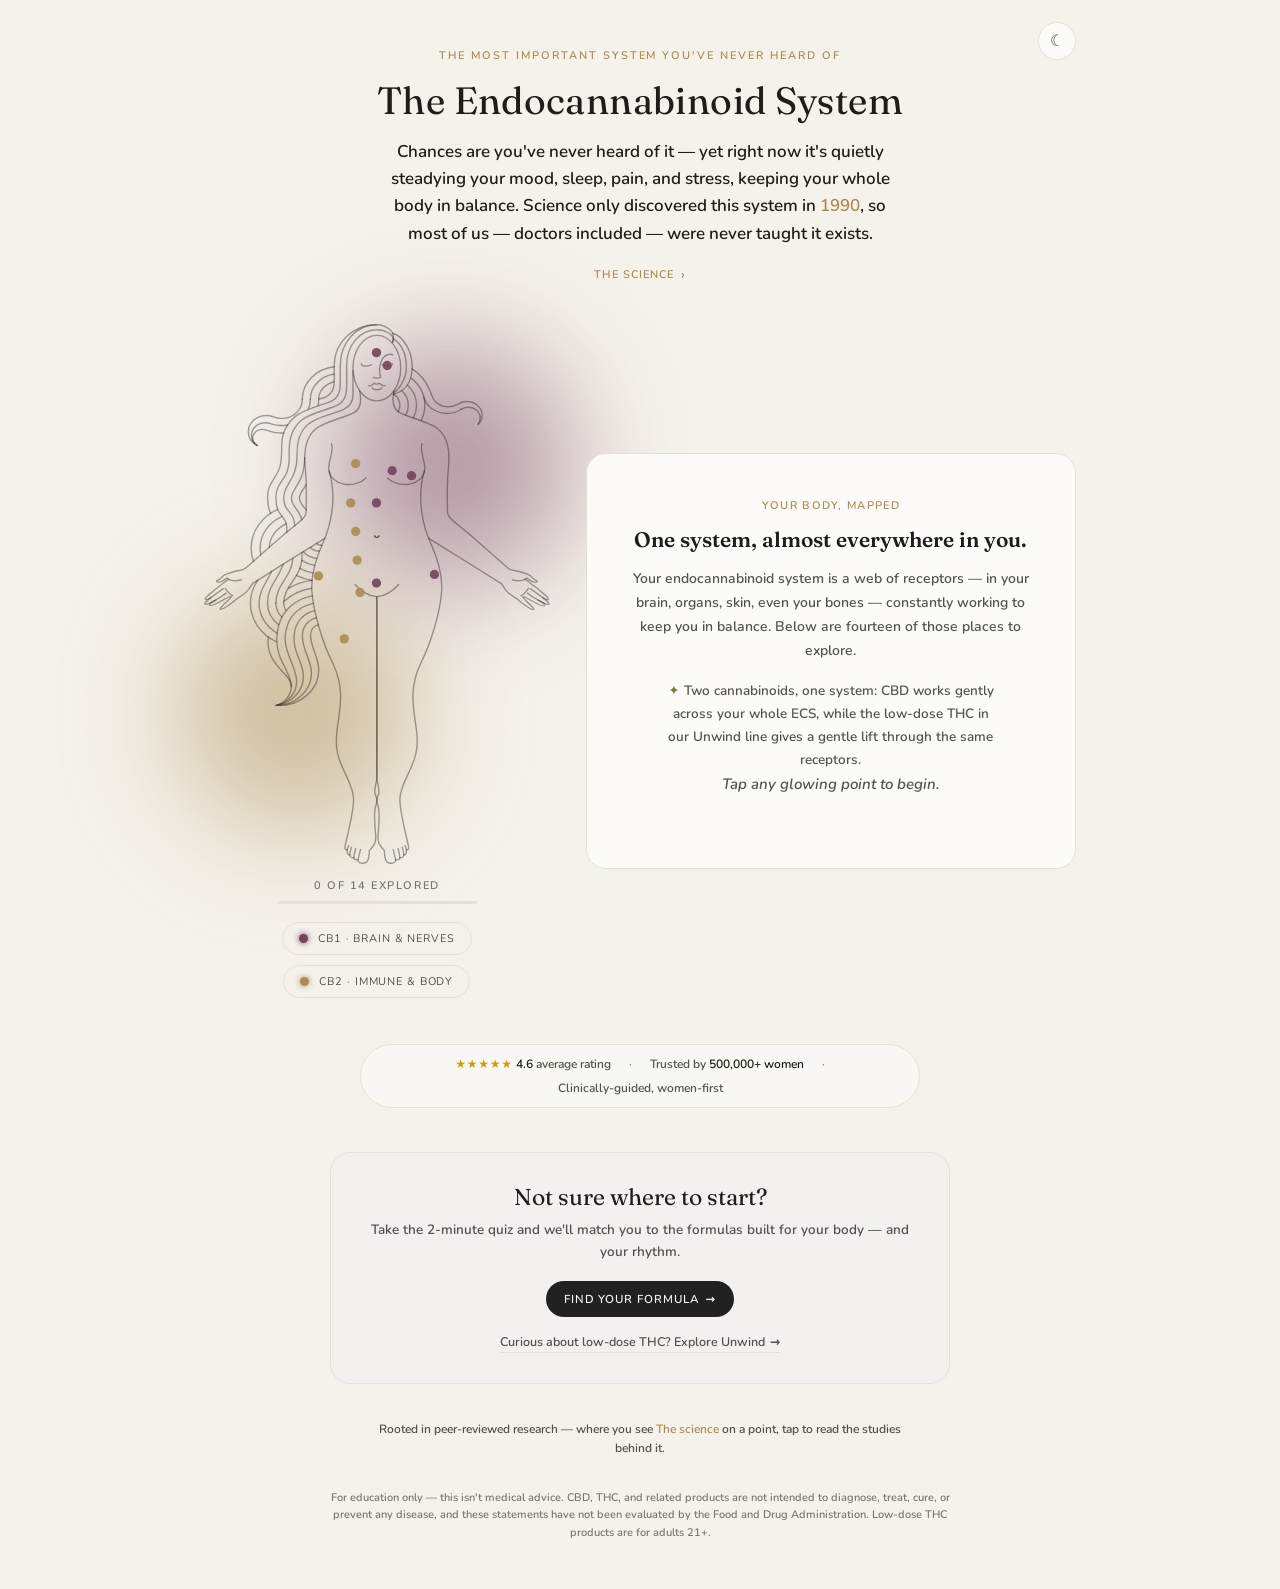
==== commit 244a405e: "Reframe intro for newcomers: fix '14 places' phrasing, contextualize 1990, expand welcome explainer " ====
--- a/index.html
+++ b/index.html
@@ -187,6 +187,7 @@
   .empty > *:nth-child(2) { animation-delay: 0.16s; }
   .empty > *:nth-child(3) { animation-delay: 0.27s; }
   .empty > *:nth-child(4) { animation-delay: 0.38s; }
+  .empty > *:nth-child(5) { animation-delay: 0.49s; }
   .welcome-eyebrow {
     font-size: 11px;
     text-transform: uppercase;
@@ -199,6 +200,12 @@
     font-size: 21px;
     line-height: 1.35;
     color: var(--text);
+    margin-bottom: 14px;
+  }
+  .welcome-explain {
+    font-size: 14px;
+    line-height: 1.7;
+    color: var(--text-soft);
     margin-bottom: 18px;
   }
 
@@ -797,7 +804,7 @@
   <header>
     <div class="kicker">The Most Important System You've Never Heard Of</div>
     <h1>The Endocannabinoid System</h1>
-    <p class="lede">It quietly runs your mood, sleep, pain, and stress — the master system that keeps your whole body in balance. It's older than dinosaurs, yet we only discovered it in <span id="statYear">1990</span>.</p>
+    <p class="lede">Chances are you've never heard of it — yet right now it's quietly steadying your mood, sleep, pain, and stress, keeping your whole body in balance. Science only discovered this system in <span id="statYear">1990</span>, so most of us — doctors included — were never taught it exists.</p>
     <details class="science hero-science">
       <summary>The science <span class="chev">›</span></summary>
       <ul>
@@ -960,7 +967,8 @@
     <div class="panel" id="panel">
       <div class="empty">
         <p class="welcome-eyebrow">Your body, mapped</p>
-        <p class="welcome-lead">Fourteen places this one system shows up — from your brain to your bones.</p>
+        <p class="welcome-lead">One system, almost everywhere in you.</p>
+        <p class="welcome-explain">Your endocannabinoid system is a web of receptors — in your brain, organs, skin, even your bones — constantly working to keep you in balance. Below are fourteen of those places to explore.</p>
         <p class="note"><span class="spark">✦</span> Two cannabinoids, one system: CBD works gently across your whole ECS, while the low-dose THC in our Unwind line gives a gentle lift through the same receptors.</p>
         <p class="prompt">Tap any glowing point to begin.</p>
       </div>
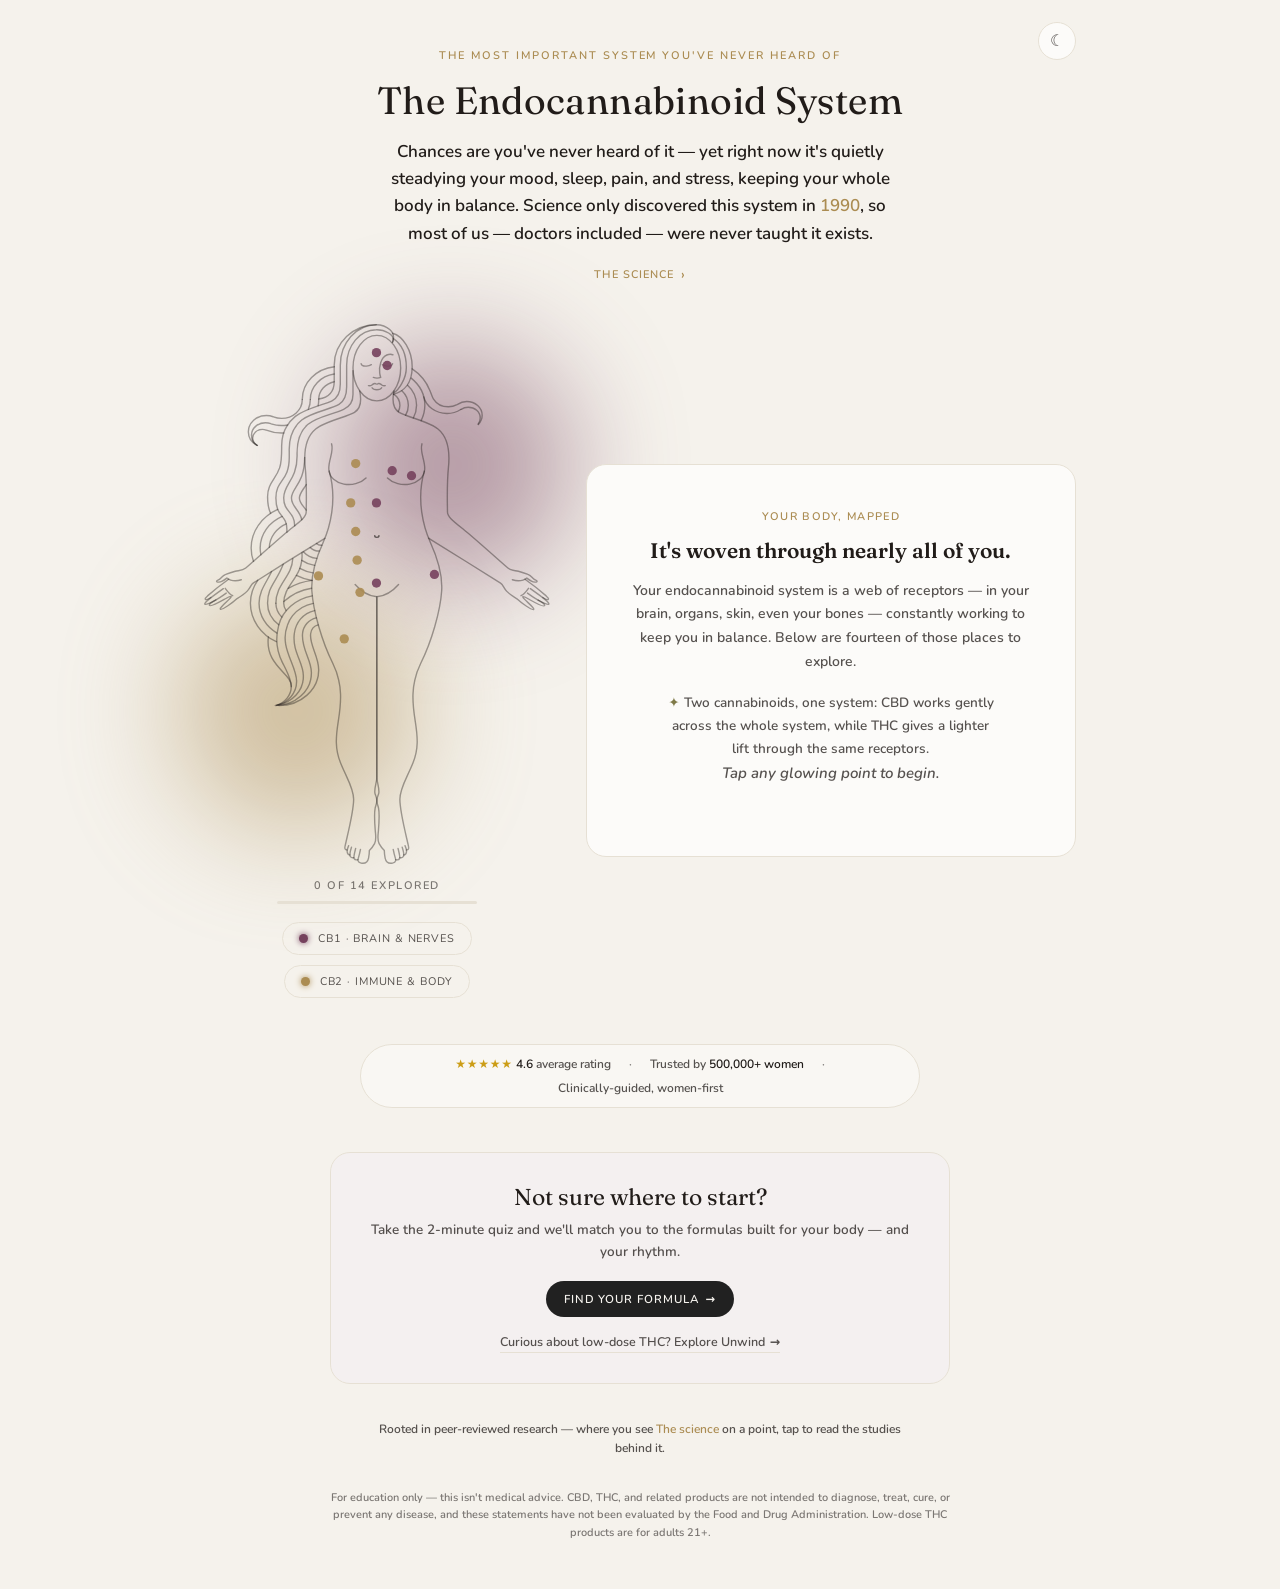
==== commit 0764a62b: "Polish opening: cleaner welcome lead, drop Unwind product mention from intro note Co-Authored-By: Cl" ====
--- a/index.html
+++ b/index.html
@@ -967,9 +967,9 @@
     <div class="panel" id="panel">
       <div class="empty">
         <p class="welcome-eyebrow">Your body, mapped</p>
-        <p class="welcome-lead">One system, almost everywhere in you.</p>
+        <p class="welcome-lead">It's woven through nearly all of you.</p>
         <p class="welcome-explain">Your endocannabinoid system is a web of receptors — in your brain, organs, skin, even your bones — constantly working to keep you in balance. Below are fourteen of those places to explore.</p>
-        <p class="note"><span class="spark">✦</span> Two cannabinoids, one system: CBD works gently across your whole ECS, while the low-dose THC in our Unwind line gives a gentle lift through the same receptors.</p>
+        <p class="note"><span class="spark">✦</span> Two cannabinoids, one system: CBD works gently across the whole system, while THC gives a lighter lift through the same receptors.</p>
         <p class="prompt">Tap any glowing point to begin.</p>
       </div>
     </div>
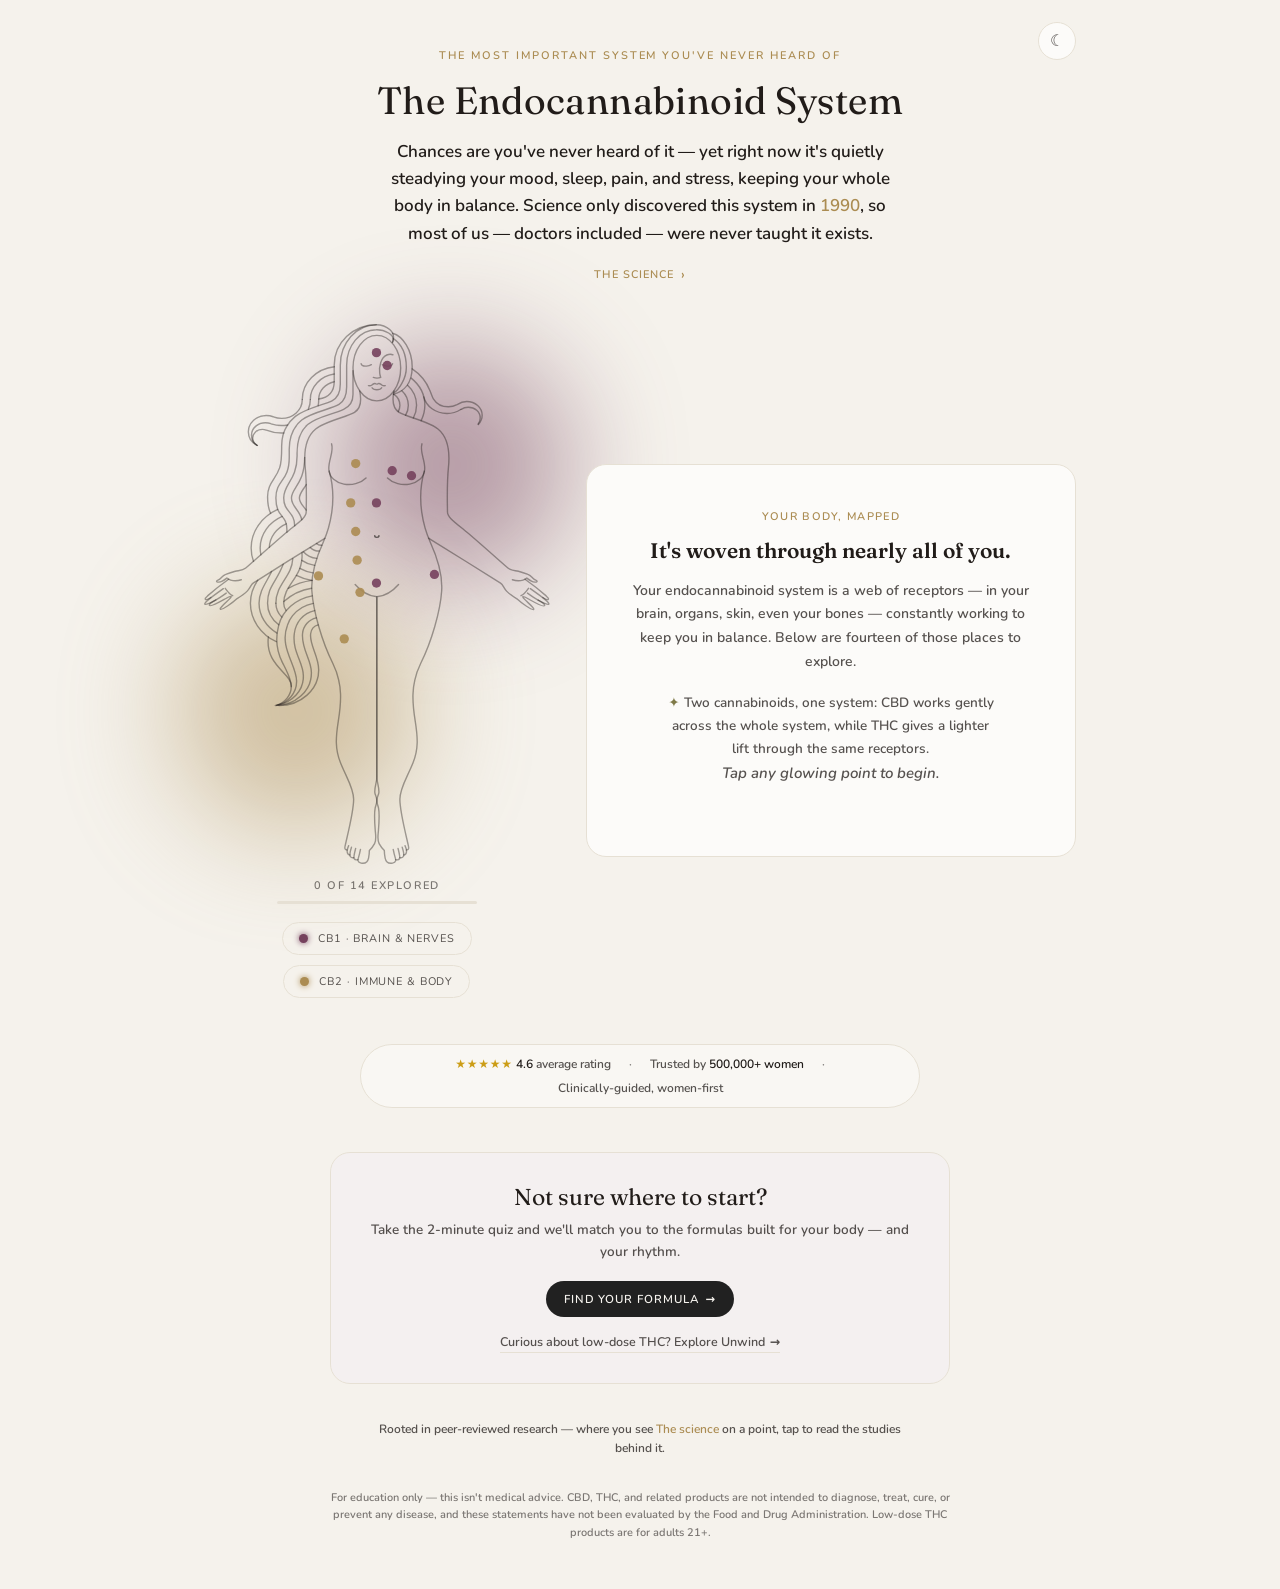
==== commit 1c9399f3: "Fix iOS sheet clipping (dvh + safe-area) and add explored-dot state - Sheet used vh + bottom:0, so o" ====
--- a/index.html
+++ b/index.html
@@ -324,6 +324,62 @@
     .panel { width: 100%; }
   }
 
+  /* ---------- Mobile bottom sheet (receptor details) ---------- */
+
+  .sheet, .sheet-backdrop { display: none; }
+
+  @media (max-width: 760px) {
+    .sheet-backdrop {
+      display: block;
+      position: fixed; inset: 0; z-index: 60;
+      background: rgba(20,14,12,0.42);
+      opacity: 0; pointer-events: none;
+      transition: opacity 0.32s ease;
+    }
+    body.sheet-open .sheet-backdrop { opacity: 1; pointer-events: auto; }
+
+    .sheet {
+      display: block;
+      position: fixed; left: 0; right: 0; bottom: 0; z-index: 61;
+      max-height: 85vh;
+      max-height: 85dvh;   /* dvh tracks the visible iOS viewport (URL bar aware) */
+      background: var(--bg-panel);
+      border: none;
+      border-top: 3px solid var(--line);
+      border-radius: 22px 22px 0 0;
+      box-shadow: 0 -12px 44px rgba(0,0,0,0.24);
+      transform: translateY(102%);
+      transition: transform 0.42s cubic-bezier(.2,.85,.25,1);
+      overflow-y: auto;
+      -webkit-overflow-scrolling: touch;
+    }
+    body.sheet-open .sheet { transform: translateY(0); }
+    body.sheet-open { overflow: hidden; }
+
+    .sheet-bar {
+      position: sticky; top: 0; z-index: 3;
+      height: 42px;
+      background: var(--bg-panel);
+    }
+    .sheet-handle {
+      position: absolute; left: 50%; top: 13px; transform: translateX(-50%);
+      width: 42px; height: 4px; border-radius: 4px;
+      background: var(--text-dim);
+    }
+    .sheet-close {
+      position: absolute; right: 14px; top: 8px;
+      background: none; border: none;
+      color: var(--text-soft); font-size: 18px; line-height: 1;
+      padding: 6px; cursor: pointer;
+    }
+    .sheet-body { padding: 2px 24px calc(36px + env(safe-area-inset-bottom, 0px)); }
+  }
+
+  @media (prefers-reduced-motion: reduce) {
+    .sheet { transition: none !important; }
+    .sheet-backdrop { transition: none !important; }
+  }
+
   /* ---------- Body silhouette (Equilibria "Goddess" brand line art) ---------- */
 
   .cls-1 {
@@ -337,9 +393,17 @@
 
   /* ---------- Receptor dots ---------- */
 
-  .dot { cursor: pointer; outline: none; transition: opacity 0.4s ease; }
+  .dot { cursor: pointer; outline: none; transition: opacity 0.4s ease; touch-action: manipulation; }
   .dot.cb1 { --accent: var(--cb1); }
   .dot.cb2 { --accent: var(--cb2); }
+
+  /* invisible, finger-sized tap target so dots are easy to hit on touch screens */
+  .dot .hit { r: 18px; fill: transparent; pointer-events: all; }
+
+  /* explored dots recede (dim + stop pulsing) so the ones you haven't opened stand out */
+  .dot.explored:not(.active) .core { opacity: 0.42; }
+  .dot.explored:not(.active) .ripple { animation: none; opacity: 0; }
+  .dot.explored:not(.active) .halo { animation: none; opacity: 0.55; r: 11px; }
 
   /* legend filtering dims the other family */
   svg.filter-cb1 .dot.cb2,
@@ -906,48 +970,48 @@
             <!-- ====== Receptor dots ====== -->
             <!-- CB1 — brain & nervous system (image right) -->
             <g class="dot cb1" data-id="brain" transform="translate(241,40)" tabindex="0" role="button" aria-label="Brain, CB1 receptor">
-              <circle class="halo"/><circle class="ripple"/><circle class="ripple second"/><circle class="core"/>
+              <circle class="hit"/><circle class="halo"/><circle class="ripple"/><circle class="ripple second"/><circle class="core"/>
             </g>
             <g class="dot cb1" data-id="retina" transform="translate(256,58)" tabindex="0" role="button" aria-label="Retina, CB1 receptor">
-              <circle class="halo"/><circle class="ripple"/><circle class="ripple second"/><circle class="core"/>
+              <circle class="hit"/><circle class="halo"/><circle class="ripple"/><circle class="ripple second"/><circle class="core"/>
             </g>
             <g class="dot cb1" data-id="heart" transform="translate(263,205)" tabindex="0" role="button" aria-label="Heart, CB1 receptor">
-              <circle class="halo"/><circle class="ripple"/><circle class="ripple second"/><circle class="core"/>
+              <circle class="hit"/><circle class="halo"/><circle class="ripple"/><circle class="ripple second"/><circle class="core"/>
             </g>
             <g class="dot cb1" data-id="lung" transform="translate(290,212)" tabindex="0" role="button" aria-label="Lung, CB1 receptor">
-              <circle class="halo"/><circle class="ripple"/><circle class="ripple second"/><circle class="core"/>
+              <circle class="hit"/><circle class="halo"/><circle class="ripple"/><circle class="ripple second"/><circle class="core"/>
             </g>
             <g class="dot cb1" data-id="spine" transform="translate(241,250)" tabindex="0" role="button" aria-label="Spinal cord, CB1 receptor">
-              <circle class="halo"/><circle class="ripple"/><circle class="ripple second"/><circle class="core"/>
+              <circle class="hit"/><circle class="halo"/><circle class="ripple"/><circle class="ripple second"/><circle class="core"/>
             </g>
             <g class="dot cb1" data-id="repro" transform="translate(241,362)" tabindex="0" role="button" aria-label="Reproductive system, CB1 receptor">
-              <circle class="halo"/><circle class="ripple"/><circle class="ripple second"/><circle class="core"/>
+              <circle class="hit"/><circle class="halo"/><circle class="ripple"/><circle class="ripple second"/><circle class="core"/>
             </g>
             <g class="dot cb1" data-id="skin-cb1" transform="translate(322,350)" tabindex="0" role="button" aria-label="Skin, CB1 receptor">
-              <circle class="halo"/><circle class="ripple"/><circle class="ripple second"/><circle class="core"/>
+              <circle class="hit"/><circle class="halo"/><circle class="ripple"/><circle class="ripple second"/><circle class="core"/>
             </g>
 
             <!-- CB2 — immune & peripheral (image left) -->
             <g class="dot cb2" data-id="immune" transform="translate(212,195)" tabindex="0" role="button" aria-label="Immune system, CB2 receptor">
-              <circle class="halo"/><circle class="ripple"/><circle class="ripple second"/><circle class="core"/>
+              <circle class="hit"/><circle class="halo"/><circle class="ripple"/><circle class="ripple second"/><circle class="core"/>
             </g>
             <g class="dot cb2" data-id="spleen" transform="translate(205,250)" tabindex="0" role="button" aria-label="Spleen, CB2 receptor">
-              <circle class="halo"/><circle class="ripple"/><circle class="ripple second"/><circle class="core"/>
+              <circle class="hit"/><circle class="halo"/><circle class="ripple"/><circle class="ripple second"/><circle class="core"/>
             </g>
             <g class="dot cb2" data-id="liver" transform="translate(212,290)" tabindex="0" role="button" aria-label="Liver, CB2 receptor">
-              <circle class="halo"/><circle class="ripple"/><circle class="ripple second"/><circle class="core"/>
+              <circle class="hit"/><circle class="halo"/><circle class="ripple"/><circle class="ripple second"/><circle class="core"/>
             </g>
             <g class="dot cb2" data-id="pancreas" transform="translate(214,330)" tabindex="0" role="button" aria-label="Pancreas, CB2 receptor">
-              <circle class="halo"/><circle class="ripple"/><circle class="ripple second"/><circle class="core"/>
+              <circle class="hit"/><circle class="halo"/><circle class="ripple"/><circle class="ripple second"/><circle class="core"/>
             </g>
             <g class="dot cb2" data-id="colon" transform="translate(218,375)" tabindex="0" role="button" aria-label="Colon and gut, CB2 receptor">
-              <circle class="halo"/><circle class="ripple"/><circle class="ripple second"/><circle class="core"/>
+              <circle class="hit"/><circle class="halo"/><circle class="ripple"/><circle class="ripple second"/><circle class="core"/>
             </g>
             <g class="dot cb2" data-id="bones" transform="translate(196,440)" tabindex="0" role="button" aria-label="Bones, CB2 receptor">
-              <circle class="halo"/><circle class="ripple"/><circle class="ripple second"/><circle class="core"/>
+              <circle class="hit"/><circle class="halo"/><circle class="ripple"/><circle class="ripple second"/><circle class="core"/>
             </g>
             <g class="dot cb2" data-id="skin-cb2" transform="translate(160,352)" tabindex="0" role="button" aria-label="Skin, CB2 receptor">
-              <circle class="halo"/><circle class="ripple"/><circle class="ripple second"/><circle class="core"/>
+              <circle class="hit"/><circle class="halo"/><circle class="ripple"/><circle class="ripple second"/><circle class="core"/>
             </g>
           </g>
         </svg>
@@ -995,6 +1059,16 @@
   <p class="methodology">Rooted in peer-reviewed research — where you see <em>The science</em> on a point, tap to read the studies behind it.</p>
 
   <p class="disclaimer">For education only — this isn't medical advice. CBD, THC, and related products are not intended to diagnose, treat, cure, or prevent any disease, and these statements have not been evaluated by the Food and Drug Administration. Low-dose THC products are for adults 21+.</p>
+</div>
+
+<!-- mobile bottom sheet for receptor details -->
+<div class="sheet-backdrop" id="sheetBackdrop"></div>
+<div class="sheet" id="sheet" role="dialog" aria-modal="true" aria-label="Receptor details">
+  <div class="sheet-bar">
+    <span class="sheet-handle"></span>
+    <button class="sheet-close" id="sheetClose" type="button" aria-label="Close details">✕</button>
+  </div>
+  <div class="sheet-body" id="sheetBody"></div>
 </div>
 
 <script>
@@ -1191,6 +1265,16 @@
   const dots = document.querySelectorAll('.dot');
   const discovered = new Set();
 
+  // mobile bottom sheet
+  const sheet = document.getElementById('sheet');
+  const sheetBody = document.getElementById('sheetBody');
+  const sheetBackdrop = document.getElementById('sheetBackdrop');
+  function isPhone() { return window.matchMedia('(max-width: 760px)').matches; }
+  function closeSheet() {
+    document.body.classList.remove('sheet-open');
+    dots.forEach(el => el.classList.remove('active'));
+  }
+
   // stagger the ripple pulses so the dots breathe out of sync
   dots.forEach((dot, i) => dot.style.setProperty('--delay', (i * 0.2) + 's'));
 
@@ -1211,6 +1295,7 @@
 
     dots.forEach(el => el.classList.remove('active'));
     dot.classList.add('active');
+    dot.classList.add('explored');
 
     discovered.add(dot.dataset.id);
     updateTracker();
@@ -1218,10 +1303,7 @@
     const typeLabel = d.type === 'cb1' ? 'CB1 Receptor' : 'CB2 Receptor';
     const accent = d.type === 'cb1' ? 'var(--cb1)' : 'var(--cb2)';
 
-    panel.style.borderColor = `color-mix(in srgb, ${accent} 40%, var(--line))`;
-    panel.style.justifyContent = 'flex-start';
-
-    panel.innerHTML = `
+    const html = `
       <div class="detail ${d.type}">
         <span class="badge"><span class="badge-dot"></span>${typeLabel}</span>
         <h2 class="loc">${d.name}</h2>
@@ -1243,6 +1325,19 @@
           ${d.shop.guide ? `<a class="shop-guide" href="${d.shop.guide.href}" target="_blank" rel="noopener">${d.shop.guide.label} <span class="arr">→</span></a>` : ''}
         </div>
       </div>`;
+
+    if (isPhone()) {
+      // on mobile, slide the detail up as a bottom sheet (welcome stays inline)
+      sheetBody.innerHTML = html;
+      sheet.style.borderTopColor = `color-mix(in srgb, ${accent} 55%, var(--line))`;
+      document.body.classList.add('sheet-open');
+      sheet.scrollTop = 0;
+      requestAnimationFrame(() => { sheet.scrollTop = 0; });
+    } else {
+      panel.style.borderColor = `color-mix(in srgb, ${accent} 40%, var(--line))`;
+      panel.style.justifyContent = 'flex-start';
+      panel.innerHTML = html;
+    }
   }
 
   dots.forEach(dot => {
@@ -1251,6 +1346,12 @@
       if (e.key === 'Enter' || e.key === ' ') { e.preventDefault(); select(dot); }
     });
   });
+
+  // dismissing the mobile bottom sheet
+  sheetBackdrop.addEventListener('click', closeSheet);
+  document.getElementById('sheetClose').addEventListener('click', closeSheet);
+  document.addEventListener('keydown', e => { if (e.key === 'Escape') closeSheet(); });
+  window.addEventListener('resize', () => { if (!isPhone()) closeSheet(); });
 
   // legend chips highlight one receptor family and dim the other
   document.querySelectorAll('.legend-item').forEach(chip => {
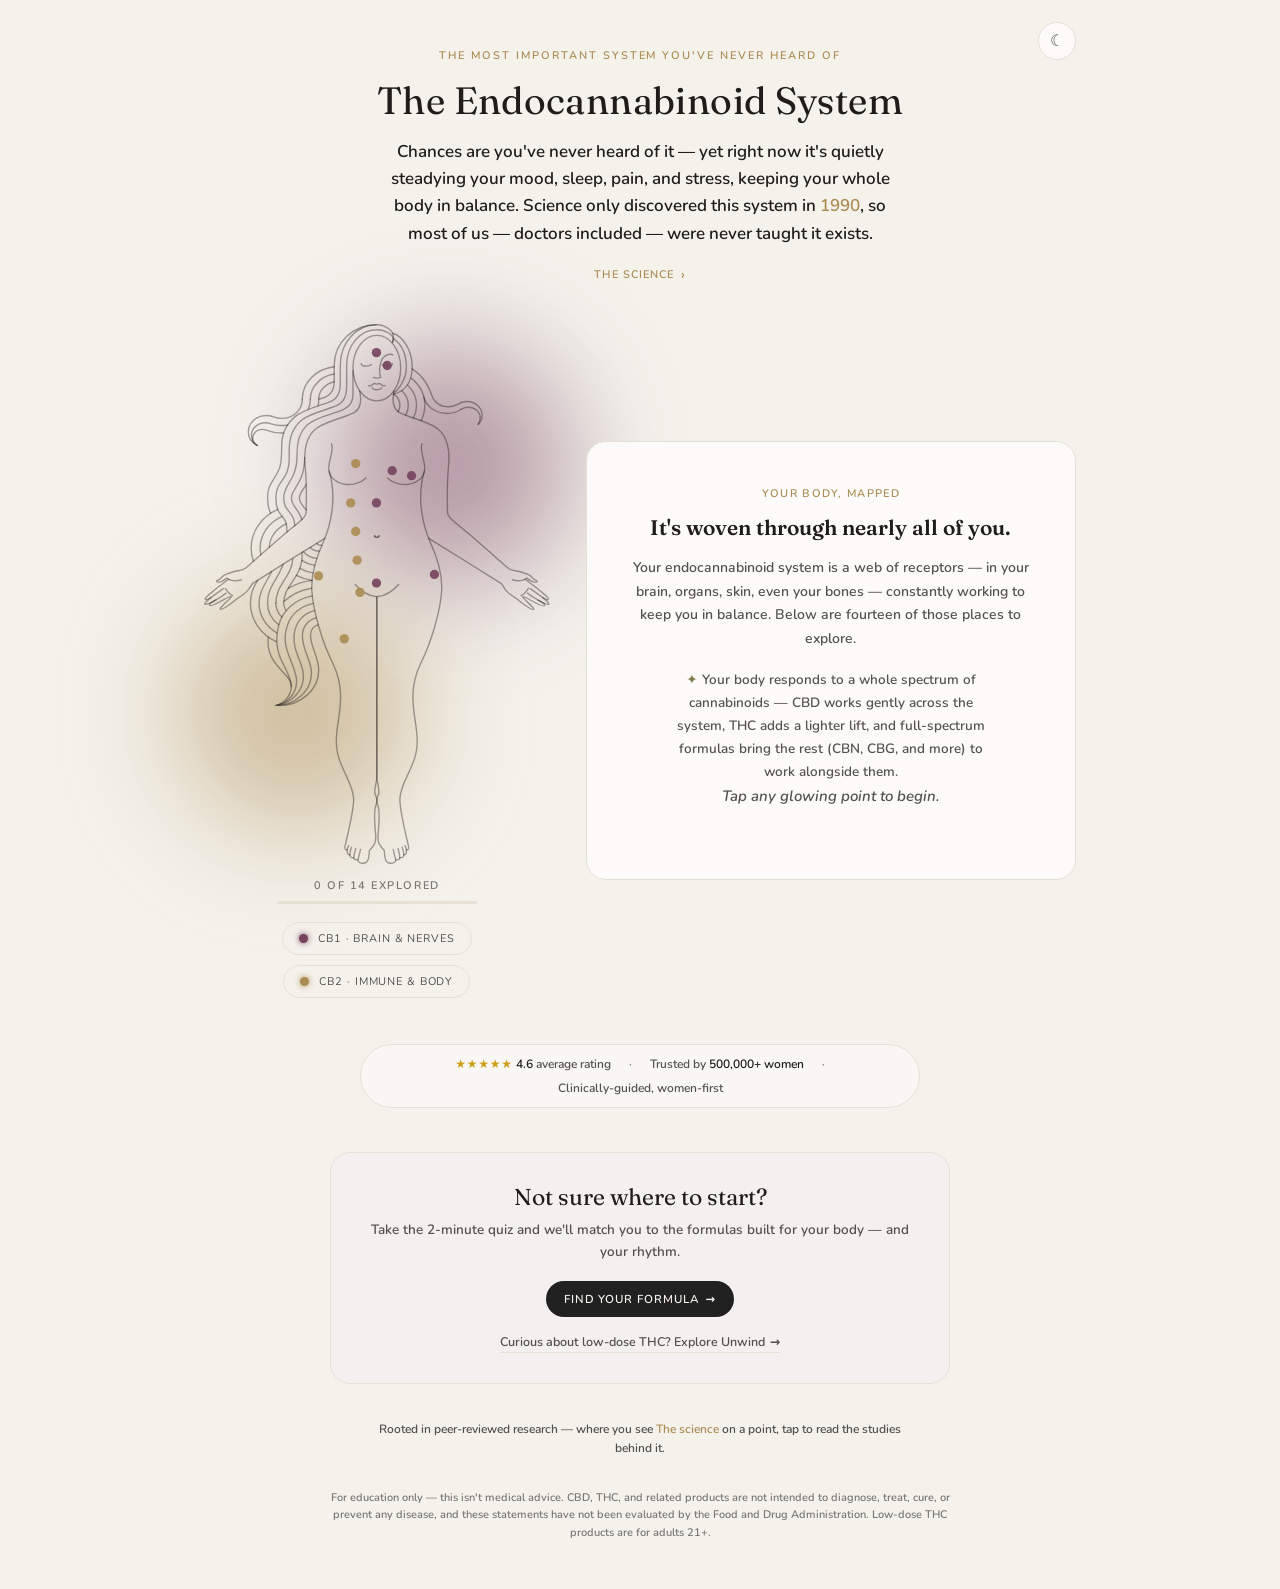
==== commit 8d88b264: "Point THC guide link to low-dose microdosing guide for women; broaden intro note to full spectrum Co" ====
--- a/index.html
+++ b/index.html
@@ -1033,7 +1033,7 @@
         <p class="welcome-eyebrow">Your body, mapped</p>
         <p class="welcome-lead">It's woven through nearly all of you.</p>
         <p class="welcome-explain">Your endocannabinoid system is a web of receptors — in your brain, organs, skin, even your bones — constantly working to keep you in balance. Below are fourteen of those places to explore.</p>
-        <p class="note"><span class="spark">✦</span> Two cannabinoids, one system: CBD works gently across the whole system, while THC gives a lighter lift through the same receptors.</p>
+        <p class="note"><span class="spark">✦</span> Your body responds to a whole spectrum of cannabinoids — CBD works gently across the system, THC adds a lighter lift, and full-spectrum formulas bring the rest (CBN, CBG, and more) to work alongside them.</p>
         <p class="prompt">Tap any glowing point to begin.</p>
       </div>
     </div>
@@ -1097,7 +1097,7 @@
       desc: "Stress hits your heart first — and this system is part of how it recovers. The receptors here help steady your heart rate and bring you back to baseline. The takeaway: they're genuinely sensitive to dose, so a little goes a long way.",
       life: { tag: "Beyond cannabinoids", body: "Slow, steady breathing is one of the fastest ways to tell your heart it's safe to settle. No supplement required." },
       sources: [ { cite: "Sultan et al. (2018), Pharmaceuticals — a systematic review and meta-analysis finds THC's effects on heart rate and blood pressure are dose-dependent.", href: "https://doi.org/10.3390/ph11010013" } ],
-      shop: { text: "Because your heart responds to how much THC you take, the dose really matters. Our Unwind line — Tipsy drinks and Ellevate gummies — is kept intentionally low, so it's easy to find your level.", cta: "Shop Low-Dose THC", href: "https://shop.myeq.com/collections/shop-for-relaxing-unwinding", guide: { label: "New to THC? Read the low-dose guide", href: "https://shop.myeq.com/blogs/news/small-but-mighty-unlock-the-power-of-low-dose-thc" } }
+      shop: { text: "Because your heart responds to how much THC you take, the dose really matters. Our Unwind line — Tipsy drinks and Ellevate gummies — is kept intentionally low, so it's easy to find your level.", cta: "Shop Low-Dose THC", href: "https://shop.myeq.com/collections/shop-for-relaxing-unwinding", guide: { label: "New to THC? Read the low-dose guide", href: "https://shop.myeq.com/blogs/education/low-dose-thc-science-backed-microdosing-guide-for-women" } }
     },
     "lung": {
       type: "cb1",
@@ -1161,7 +1161,7 @@
       desc: "Your liver — the body's master multitasker — uses these receptors to help manage inflammation and how it handles fat. It's one more place your body quietly works to keep itself in balance.",
       life: { tag: "Beyond cannabinoids", body: "Hydration, sleep, and going easy on alcohol do more for your liver than any supplement ever could." },
       sources: [ { cite: "Julien et al. (2005), Gastroenterology — CB2 receptors in the liver play a protective, anti-inflammatory role.", href: "https://doi.org/10.1053/j.gastro.2004.12.050" } ],
-      shop: { text: "Rethinking your relationship with alcohol? Our Unwind line — Tipsy drinks and Ellevate gummies — offers a low-dose lift without the next-day fog.", cta: "Shop Unwind", href: "https://shop.myeq.com/collections/shop-for-relaxing-unwinding", guide: { label: "New to THC? Read the low-dose guide", href: "https://shop.myeq.com/blogs/news/small-but-mighty-unlock-the-power-of-low-dose-thc" } }
+      shop: { text: "Rethinking your relationship with alcohol? Our Unwind line — Tipsy drinks and Ellevate gummies — offers a low-dose lift without the next-day fog.", cta: "Shop Unwind", href: "https://shop.myeq.com/collections/shop-for-relaxing-unwinding", guide: { label: "New to THC? Read the low-dose guide", href: "https://shop.myeq.com/blogs/education/low-dose-thc-science-backed-microdosing-guide-for-women" } }
     },
     "pancreas": {
       type: "cb2",
